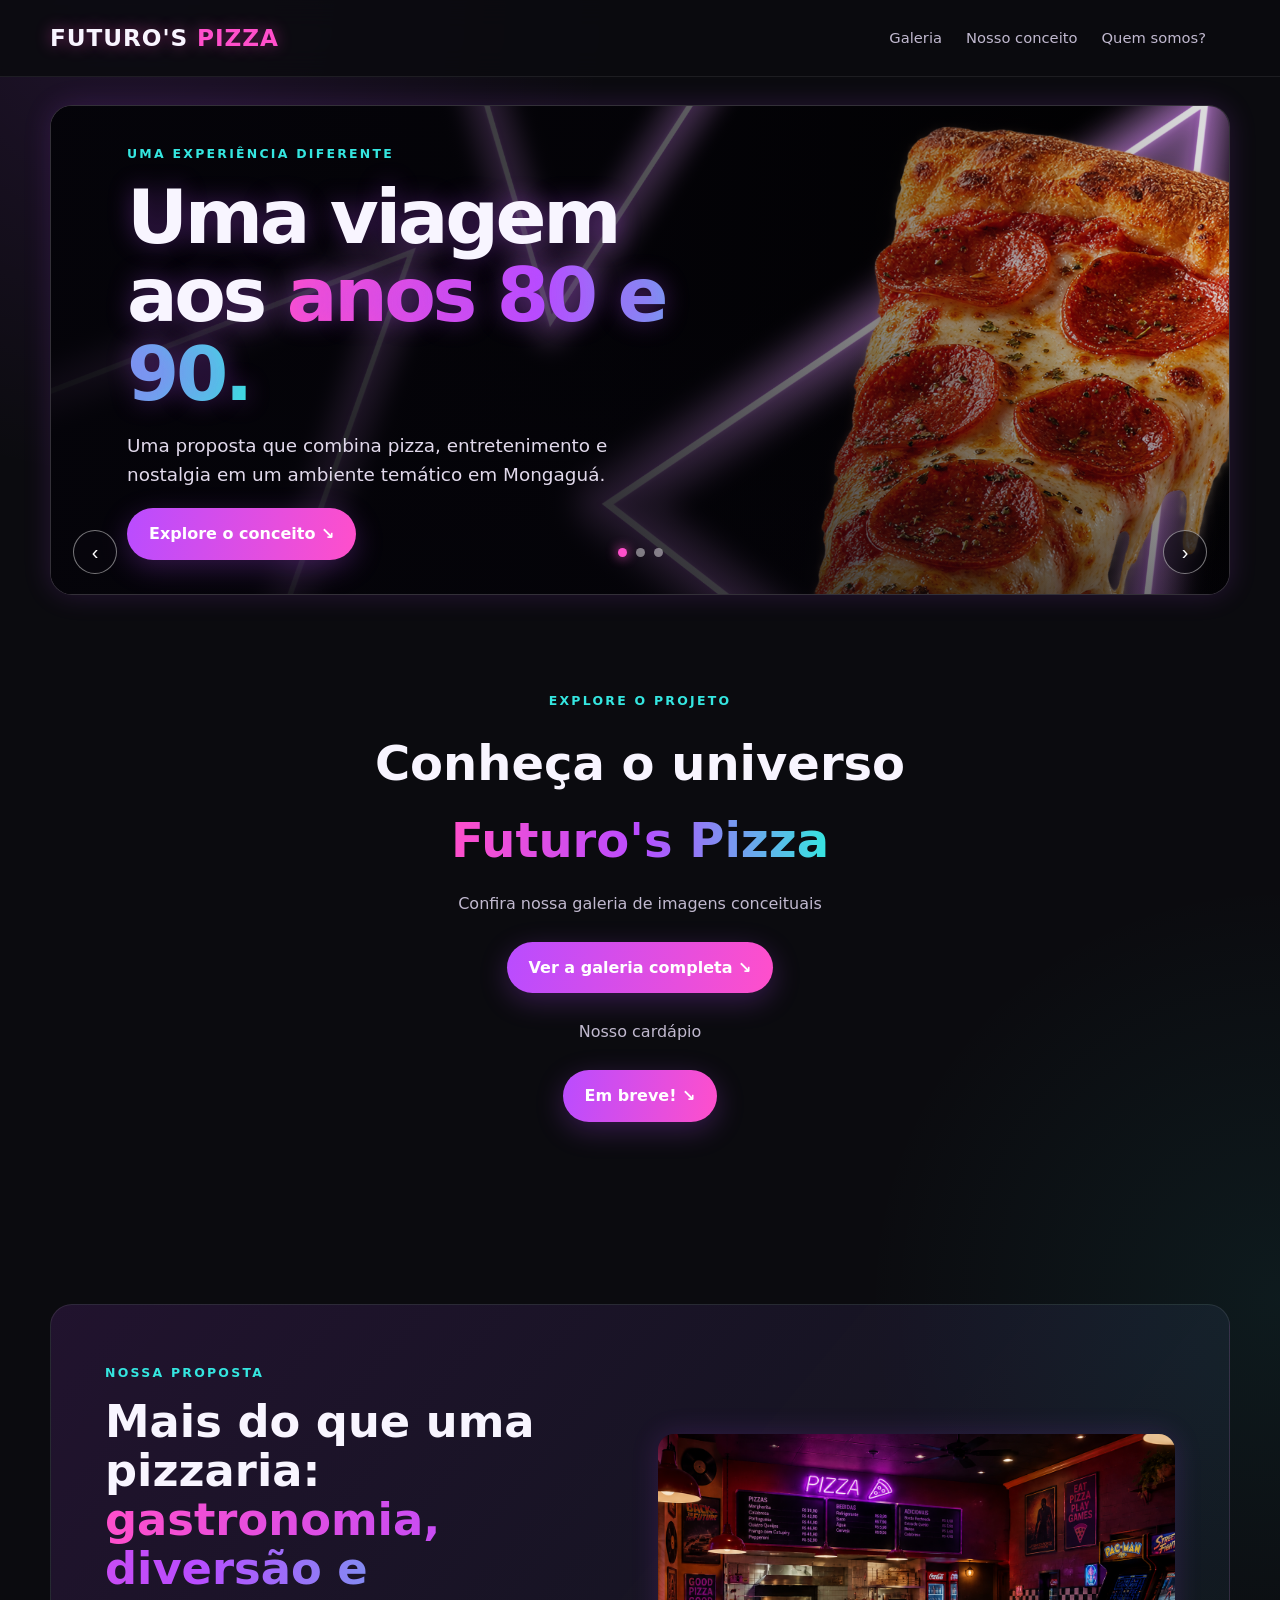
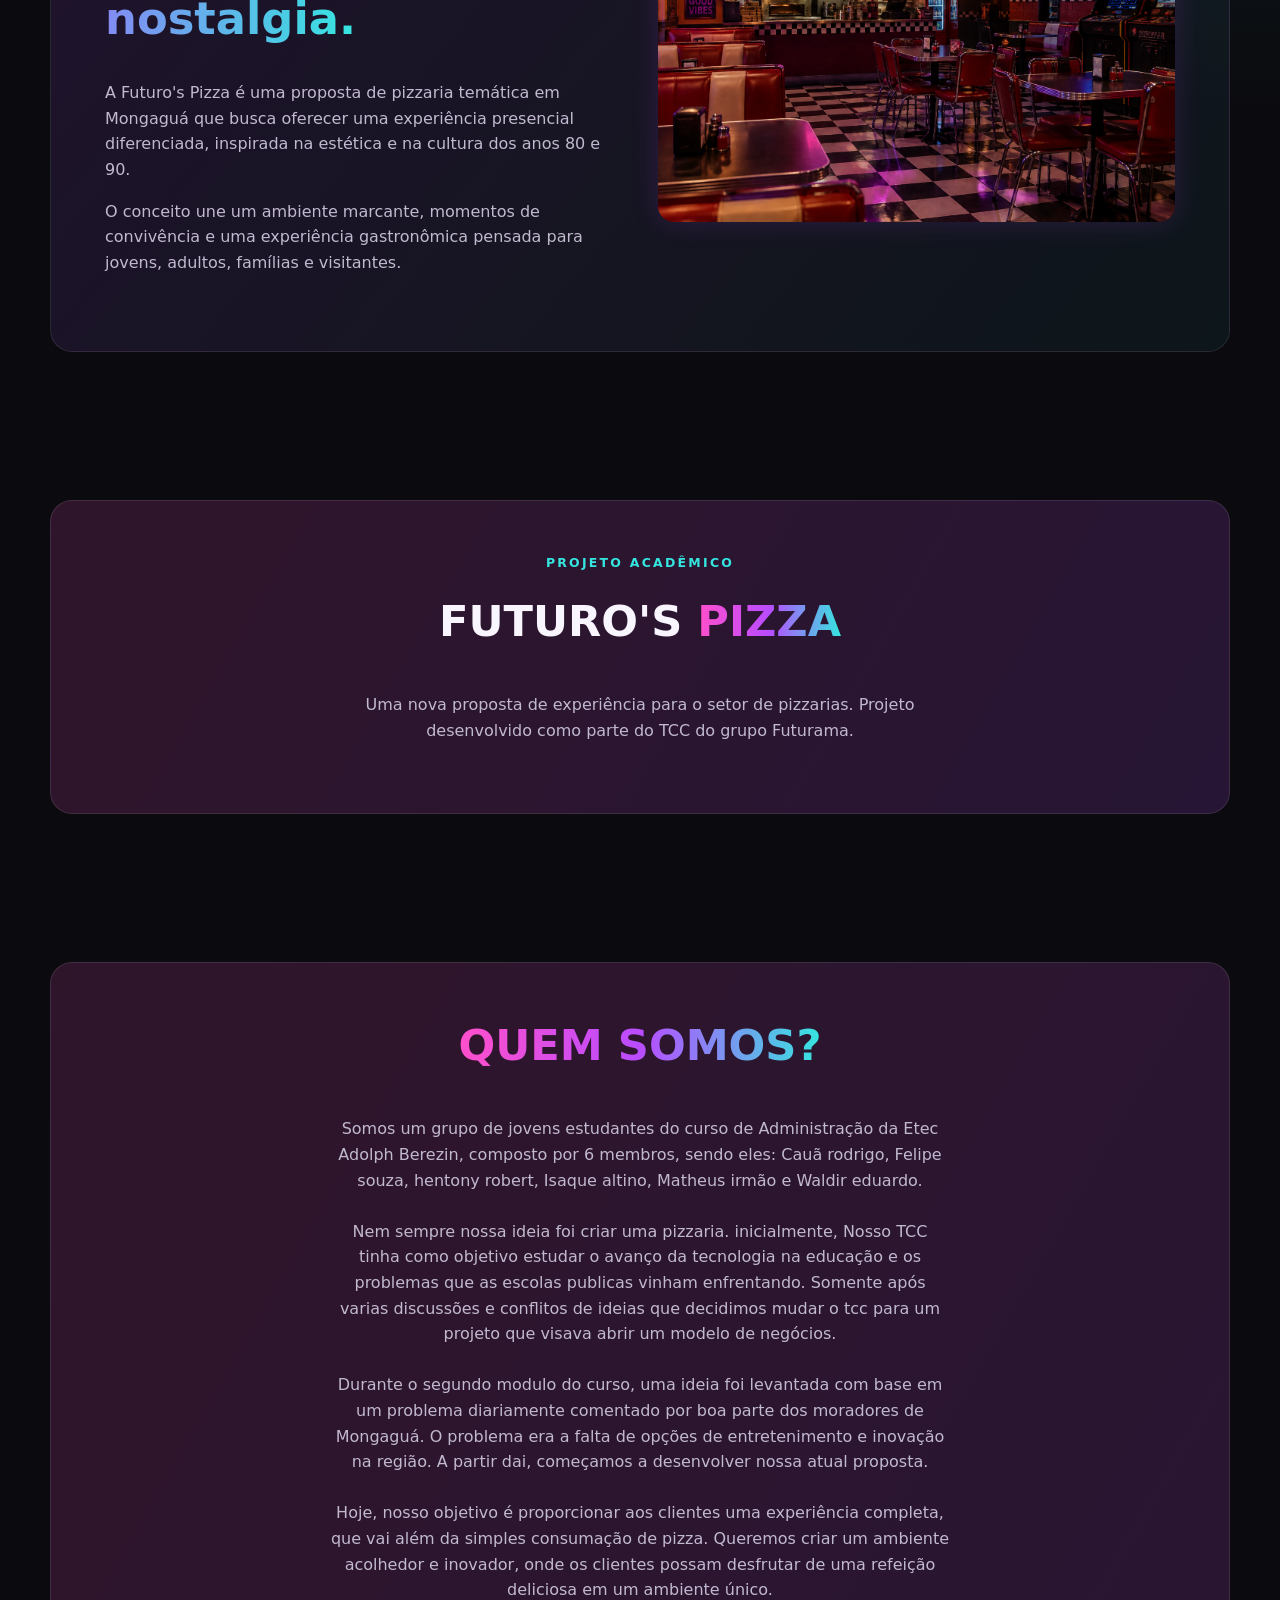
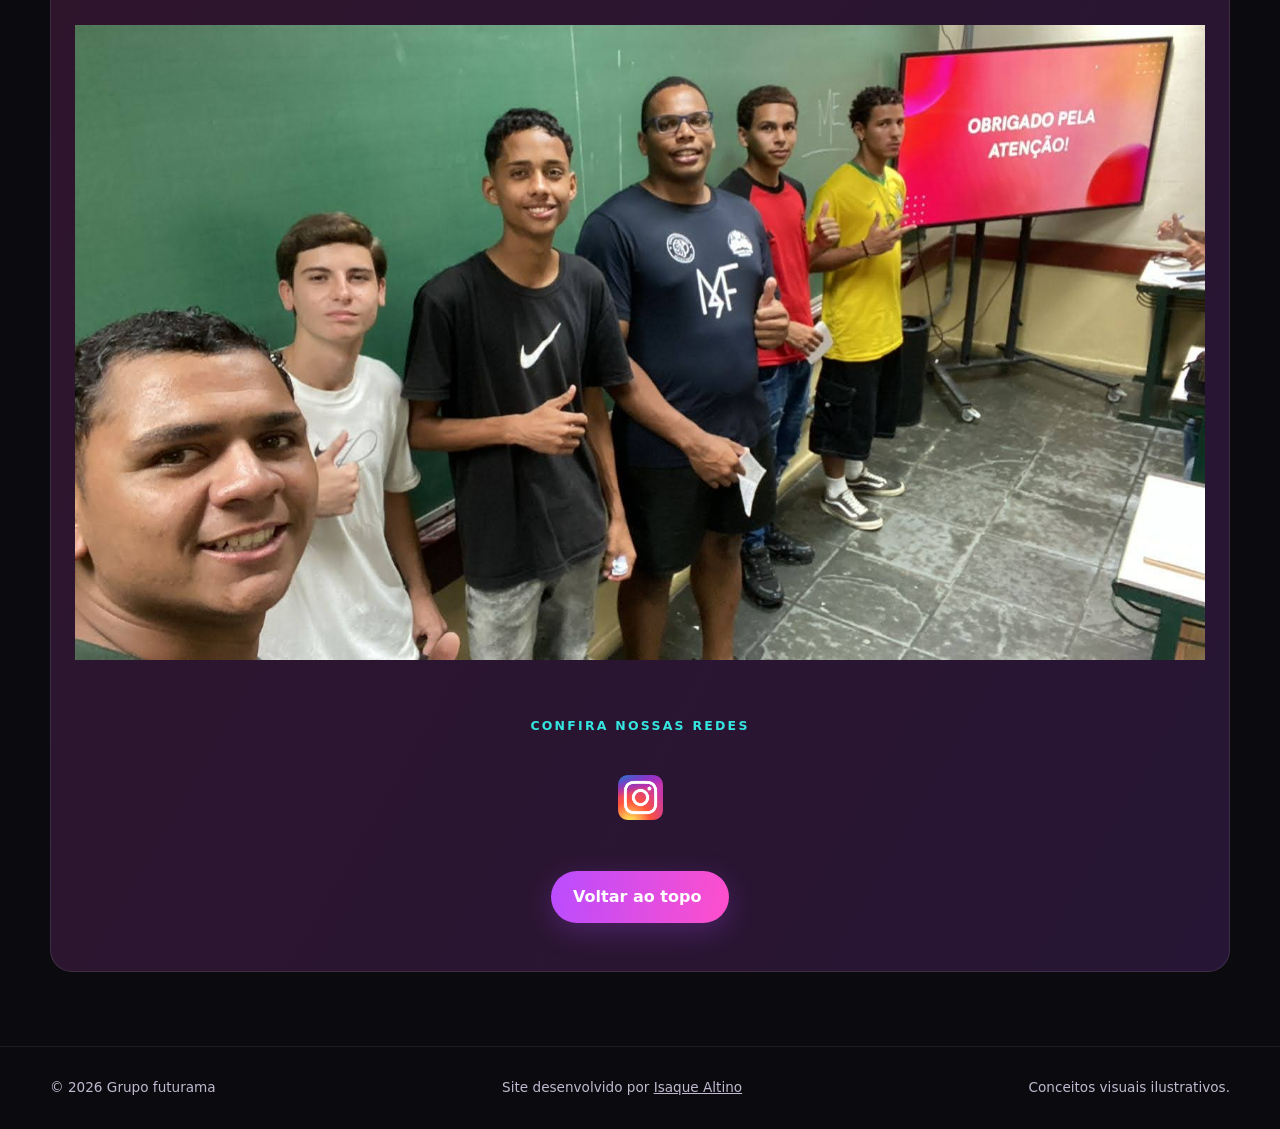
==== index.html @ b7c6688e "correção de caminhos 3 e adição de um icone provisório para o site" ====
<!DOCTYPE html>
<html lang="pt-BR">
<head>
  <meta charset="UTF-8">
  <link rel="stylesheet" href="style.css">
  <link rel="icon" type="image/x-icon" href="favicon.png">
  <meta name="viewport" content="width=device-width, initial-scale=1.0">
  <meta name="theme-color" content="#0b0b0f">
  <meta name="description" content="Conheça o conceito visual da Futuro's Pizza: pizza, nostalgia e diversão.">
  <title>Futuro's Pizza</title>

</head>
<body>


  <header class="site-header">
    <nav class="nav container" aria-label="Navegação principal">
      <a class="brand" href="#inicio">FUTURO'S <span>PIZZA</span></a>
      <div class="nav-links">
        <a href="#galeria">Galeria</a>
        <a href="#conceito">Nosso conceito</a>
        <a href="#sobre">Quem somos?</a><br>
      </div>
    </nav>
  </header>

  <!-- CARROSSEL. -->
  <main>
    <section class="hero container" id="inicio" aria-label="Destaques">
      <div class="carousel" id="carousel">
        <!-- SLIDE 1 -->
        <article class="slide is-active"
          style="--slide-image: url('./imgs/pizzasinicio.png')">
          <div class="slide-content">
            <span class="eyebrow">Uma experiência diferente</span>
            <h1>Uma viagem aos <span class="gradient-text">anos 80 e 90.</span></h1>
            <p>Uma proposta que combina pizza, entretenimento e nostalgia em um ambiente temático em Mongaguá.</p>
            <a class="button" href="#conceito">Explore o conceito <span aria-hidden="true">&nbsp;↘</span></a>
          </div>
        </article>

        <!-- SLIDE 2 -->
        <article class="slide"
          style="--slide-image: url('./imgs/familiainicio.png')">
          <div class="slide-content">
            <span class="eyebrow">Sabor em destaque</span>
            <h2>Pizza feita para <span class="gradient-text">compartilhar.</span></h2>
            <p>Sabores e momentos para reunir amigos e família ao redor da mesa.</p>
            <a class="button" href="./galeria/galeria.html">Ver a galeria <span aria-hidden="true">&nbsp;↘</span></a>
          </div>
        </article>

        <!-- SLIDE 3 -->
        <article class="slide"
          style="--slide-image: url('./imgs/pizzariainicio.jpeg')">
          <div class="slide-content">
            <span class="eyebrow">Diversão e nostalgia</span>
            <h2>Mais que pizza. <span class="gradient-text">Uma experiência.</span></h2>
            <p>Um espaço inspirado na cultura retrô, com uma proposta de lazer além da refeição.</p>
            <a class="button" href="#sobre">Origem da ideia <span aria-hidden="true">&nbsp;↘</span></a>
          </div>
        </article>

        <div class="carousel-controls">
          <button class="arrow" id="prev" type="button" aria-label="Slide anterior">‹</button>
          <div class="dots" id="dots" aria-label="Escolher slide">
            <button class="dot" type="button" aria-label="Ir para slide 1" aria-current="true"></button>
            <button class="dot" type="button" aria-label="Ir para slide 2" aria-current="false"></button>
            <button class="dot" type="button" aria-label="Ir para slide 3" aria-current="false"></button>
          </div>
          <button class="arrow" id="next" type="button" aria-label="Próximo slide">›</button>
        </div>
      </div>
    </section>


    <section id="galeria">
      <div class="container">
        <div class="section-heading">
          <span class="eyebrow">Explore o projeto</span>
          <h2>Conheça o universo <span class="gradient-text">Futuro's Pizza</span></h2>
          <p>Confira nossa galeria de imagens conceituais<br> <br></p>
          <a class="button" href="./galeria/galeria.html">Ver a galeria completa <span aria-hidden="true">&nbsp;↘</span></a>
          <br><br>
          <p>Nosso cardápio<br>
          <br></p>
          <a class="button" href="./cardapio/cardapio.html">Em breve! <span aria-hidden="true">&nbsp;↘</span></a>
        </div>

        
      </div>
    </section>

    <section id="conceito">
      <div class="container">
        <div class="concept">
          <div>
            <span class="eyebrow">Nossa proposta</span>
            <h2>Mais do que uma pizzaria: <span class="gradient-text">gastronomia, diversão e nostalgia.</span></h2>
            <p>A Futuro's Pizza é uma proposta de pizzaria temática em Mongaguá que busca oferecer uma experiência presencial diferenciada, inspirada na estética e na cultura dos anos 80 e 90.</p>
            <p>O conceito une um ambiente marcante, momentos de convivência e uma experiência gastronômica pensada para jovens, adultos, famílias e visitantes.</p>
            <div class="chips">
              <!--
              <span class="chip">🍕 Gastronomia</span>
              <span class="chip">🕹️ Entretenimento</span>
              <span class="chip">✨ Nostalgia</span>
              -->
            </div>
          </div>
          <div class="concept-image">
            <img src="./imgs/proposta.png" loading="lazy">
          </div>
        </div>
      </div>
    </section>

    <section id="projeto">
      <div class="container">
        <div class="cta">
          <span class="eyebrow">Projeto acadêmico</span>
          <h2>FUTURO'S <span class="gradient-text">PIZZA</span></h2>
          <p>Uma nova proposta de experiência para o setor de pizzarias. Projeto desenvolvido como parte do TCC do grupo Futurama.</p>
        </div>
      </div>
    </section>

    <section id="sobre">
      <div class="container">
        <div class="cta">
          <h2><span class="gradient-text">QUEM SOMOS?</span></h2>
          <p>Somos um grupo de jovens estudantes do curso de Administração da Etec Adolph Berezin, composto por 6 membros, sendo eles: Cauã rodrigo, Felipe souza, hentony robert, Isaque altino, Matheus irmão e Waldir eduardo.<br><br>
            Nem sempre nossa ideia foi criar uma pizzaria. inicialmente, Nosso TCC tinha como objetivo estudar o avanço da tecnologia na educação e os problemas que as escolas publicas vinham enfrentando. Somente após varias discussões e conflitos de ideias que decidimos mudar o tcc para um projeto que visava abrir um modelo de negócios.<br><br>
            Durante o segundo modulo do curso, uma ideia foi levantada com base em um problema diariamente comentado por boa parte dos moradores de Mongaguá. O problema era a falta de opções de entretenimento e inovação na região. A partir dai, começamos a desenvolver nossa atual proposta.<br><br>
            Hoje, nosso objetivo é proporcionar aos clientes uma experiência completa, que vai além da simples consumação de pizza. Queremos criar um ambiente acolhedor e inovador, onde os clientes possam desfrutar de uma refeição deliciosa em um ambiente único.</p>
          <img src="./imgs/futurama.jpeg" alt="Imagem grupo" loading="lazy"><br><br>
          <span class="eyebrow">Confira nossas redes</span><br><br>
          <div class="social-links">
            <a href="https://www.instagram.com/grupofuturama_etec/" target="_blank" rel="noopener noreferrer" aria-label="Instagram"><img src="./imgs/instagram.png" alt="Logo do Instagram"></a>
          </div><br><br>
          <a class="button" href="#inicio">Voltar ao topo<span aria-hidden="true">&nbsp;</span></a>
        </div>
      </div>
    </section>
  </main>

  <footer>
    <div class="container footer-inner">
      <span>© <span id="year"></span> Grupo futurama</span>
      <span>Site desenvolvido por <a href="https://instagram.com/isaquealtino_" target="_blank" rel="noopener noreferrer">Isaque Altino</a></span>
      <span>Conceitos visuais ilustrativos.</span>
    </div>
  </footer>

  <script>
    /* =========================================================
       CARROSSEL:
       - O intervalo controla a troca automática (em milissegundos).
       - Para desativar a troca automática, remova o setInterval no final.
       - Os botões e os indicadores continuam funcionando manualmente.
       ========================================================= */
    const slides = Array.from(document.querySelectorAll(".slide"));
    const dots = Array.from(document.querySelectorAll(".dot"));
    const previousButton = document.getElementById("prev");
    const nextButton = document.getElementById("next");
    let currentSlide = 0;
    let carouselTimer;

    function showSlide(index) {
      currentSlide = (index + slides.length) % slides.length;
      slides.forEach((slide, i) => slide.classList.toggle("is-active", i === currentSlide));
      dots.forEach((dot, i) => dot.setAttribute("aria-current", i === currentSlide ? "true" : "false"));
    }

    function restartTimer() {
      clearInterval(carouselTimer);
      carouselTimer = setInterval(() => showSlide(currentSlide + 1), 6000); // 6000 = 6 segundos
    }

    previousButton.addEventListener("click", () => { showSlide(currentSlide - 1); restartTimer(); });
    nextButton.addEventListener("click", () => { showSlide(currentSlide + 1); restartTimer(); });
    dots.forEach((dot, i) => dot.addEventListener("click", () => { showSlide(i); restartTimer(); }));

    // Atualiza automaticamente o ano no rodapé.
    document.getElementById("year").textContent = new Date().getFullYear();
    restartTimer();
  </script>
</body>
</html>
---- style.css ----
/* =========================================================
       FUTURO'S PIZZA — ESTILOS
       DICA: as cores principais ficam em :root. Troque os códigos
       hexadecimais para personalizar a identidade visual do site.
       ========================================================= */
    :root {
      --bg: #0b0b0f;
      --panel: #14131b;
      --panel-2: #1d1928;
      --text: #f8f5ff;
      --muted: #c1b9cf;
      --purple: #b94cff;
      --pink: #ff4fcb;
      --cyan: #35e6e0;
      --max-width: 1180px;
      --radius: 22px;
      --shadow: 0 0 28px rgba(185, 76, 255, .16);
    }

    * { box-sizing: border-box; }
    html { scroll-behavior: smooth; }
    body {
      margin: 0;
      background:
        radial-gradient(circle at 10% 0%, rgba(185,76,255,.12), transparent 30rem),
        radial-gradient(circle at 100% 30%, rgba(53,230,224,.07), transparent 26rem),
        var(--bg);
      color: var(--text);
      font-family: system-ui, -apple-system, BlinkMacSystemFont, "Segoe UI", sans-serif;
      line-height: 1.6;
    }
    img { display: block; width: 100%; }
    a { color: inherit; }
    .container { width: min(var(--max-width), calc(100% - 40px)); margin-inline: auto; }

    /* Cabeçalho fixo e navegação adaptável */
    .site-header {
      position: sticky; top: 0; z-index: 20;
      background: rgba(11,11,15,.88);
      backdrop-filter: blur(14px);
      border-bottom: 1px solid rgba(255,255,255,.08);
    }
    .nav {
      min-height: 76px; display: flex; align-items: center;
      justify-content: space-between; gap: 24px;
    }
    .brand {
      text-decoration: none; font-weight: 900; letter-spacing: .04em;
      font-size: clamp(1.05rem, 2.4vw, 1.45rem);
      text-shadow: 0 0 16px rgba(255,79,203,.45);
    }
    .brand span { color: var(--pink); }
    .nav-links { display: flex; gap: 24px; align-items: center; }
    .nav-links a {
      color: var(--muted); text-decoration: none; font-size: .92rem;
      transition: color .2s ease;
    }
    .nav-links a:hover { color: var(--cyan); }

    /* CARROSSEL DO TOPO:
       Para trocar uma foto, altere o atributo data-image de cada .slide
       no HTML. O texto e o botão também podem ser editados ali. */
    .hero { padding: 28px 0 18px; }
    .carousel {
      position: relative; overflow: hidden; isolation: isolate;
      border: 1px solid rgba(255,255,255,.12);
      border-radius: var(--radius); min-height: 490px;
      background: #17131d; box-shadow: var(--shadow);
    }
    .slide {
      position: absolute; inset: 0; opacity: 0; visibility: hidden;
      transition: opacity .65s ease, visibility .65s ease;
      display: flex; align-items: center;
    }
    .slide.is-active { opacity: 1; visibility: visible; }
    .slide::before {
      content: ""; position: absolute; inset: 0; z-index: -1;
      background-image: var(--slide-image);
      background-size: cover; background-position: center;
      transform: scale(1.02);
    }
    .slide::after {
      content: ""; position: absolute; inset: 0; z-index: -1;
      background: linear-gradient(90deg, rgba(5,4,10,.94) 0%, rgba(5,4,10,.72) 48%, rgba(5,4,10,.12) 100%),
                  linear-gradient(0deg, rgba(5,4,10,.45), transparent 60%);
    }
    .slide-content { width: min(700px, 100%); padding: clamp(28px, 6vw, 76px); }
    .eyebrow {
      display: inline-block; color: var(--cyan); text-transform: uppercase;
      font-size: .78rem; font-weight: 800; letter-spacing: .18em;
      margin-bottom: 14px;
    }
    h1, h2, h3, p { margin-top: 0; }
    .slide h1, .slide h2 {
      margin-bottom: 18px; font-size: clamp(2.25rem, 6vw, 4.7rem);
      line-height: 1.04; letter-spacing: -.045em;
      text-shadow: 0 0 24px rgba(185,76,255,.35);
    }
    .slide p { color: #e1d9eb; font-size: clamp(1rem, 1.7vw, 1.15rem); max-width: 560px; }
    .button {
      display: inline-flex; align-items: center; justify-content: center;
      padding: 13px 22px; border-radius: 999px; text-decoration: none;
      font-weight: 800; background: linear-gradient(100deg, var(--purple), var(--pink));
      color: #fff; box-shadow: 0 8px 28px rgba(185,76,255,.25);
      border: 0; cursor: pointer; transition: transform .2s ease, filter .2s ease;
    }
    .button:hover { transform: translateY(-2px); filter: brightness(1.1); }
    .carousel-controls {
      position: absolute; z-index: 5; left: 0; right: 0; bottom: 20px;
      display: flex; justify-content: space-between; align-items: center;
      padding: 0 22px;
    }
    .arrow {
      width: 44px; height: 44px; border-radius: 50%;
      border: 1px solid rgba(255,255,255,.45); color: white;
      background: rgba(10,8,16,.55); cursor: pointer; font-size: 1.25rem;
    }
    .dots { display: flex; gap: 9px; }
    .dot {
      width: 9px; height: 9px; padding: 0; border: 0; border-radius: 50%;
      background: rgba(255,255,255,.45); cursor: pointer;
    }
    .dot[aria-current="true"] { background: var(--pink); box-shadow: 0 0 12px var(--pink); }

    /* Seções e cartões da galeria */
    section { padding: 74px 0; }
    .section-heading { max-width: 720px; margin: 0 auto 34px; text-align: center; }
    .section-heading h2 { font-size: clamp(1.8rem, 4vw, 3rem); margin-bottom: 12px; }
    .section-heading p { color: var(--muted); margin-bottom: 0; }
    .gradient-text {
      background: linear-gradient(90deg, var(--pink), var(--purple), var(--cyan));
      -webkit-background-clip: text; background-clip: text; color: transparent;
    }
    .gallery {
      display: grid; grid-template-columns: repeat(4, minmax(0, 1fr)); gap: 18px;
    }
    .card {
      overflow: hidden; border-radius: 18px; background: var(--panel);
      border: 1px solid rgba(255,255,255,.09); transition: transform .25s ease, border-color .25s ease;
    }
    .card:hover { transform: translateY(-5px); border-color: rgba(185,76,255,.6); }
    .card img { aspect-ratio: 4 / 3; object-fit: cover; }
    .card-body { padding: 18px; }
    .card h3 { margin-bottom: 6px; font-size: 1.12rem; }
    .card p { color: var(--muted); font-size: .92rem; margin-bottom: 0; }

    .concept {
      display: grid; grid-template-columns: 1fr 1fr; gap: 36px; align-items: center;
      background: linear-gradient(130deg, rgba(185,76,255,.13), rgba(53,230,224,.05));
      border: 1px solid rgba(255,255,255,.09); border-radius: var(--radius);
      padding: clamp(24px, 5vw, 54px);
    }
    .concept h2 { font-size: clamp(1.8rem, 4vw, 2.8rem); line-height: 1.1; }
    .concept p { color: var(--muted); }
    .concept-image { border-radius: 16px; overflow: hidden; box-shadow: var(--shadow); }
    .concept-image img { aspect-ratio: 4 / 3; object-fit: cover; }
    .chips { display: flex; flex-wrap: wrap; gap: 10px; margin-top: 22px; }
    .chip {
      border: 1px solid rgba(255,255,255,.18); background: rgba(255,255,255,.04);
      color: #eee3ff; border-radius: 999px; padding: 8px 13px; font-size: .85rem;
    }

    .cta {
      text-align: center; border-radius: var(--radius); padding: 48px 24px;
      background: linear-gradient(120deg, rgba(255,79,203,.15), rgba(185,76,255,.16));
      border: 1px solid rgba(255,255,255,.1);
    }
    .cta h2 { font-size: clamp(1.7rem, 4vw, 2.7rem); }
    .cta p { color: var(--muted); max-width: 620px; margin: 0 auto 22px; }

    footer { padding: 30px 0; border-top: 1px solid rgba(255,255,255,.08); color: var(--muted); font-size: .85rem; }
    .footer-inner { display: flex; justify-content: space-between; gap: 16px; flex-wrap: wrap; }

    .social-links{
        height: 45px;
        width: 45px;
        text-align: center;
        margin: auto;
    }
    
    /* RESPONSIVIDADE: ajustes para tablets e celulares */
    @media (max-width: 900px) {
      .gallery { grid-template-columns: repeat(2, minmax(0, 1fr)); }
      .carousel { min-height: 440px; }
      .concept { grid-template-columns: 1fr; }
      .concept-image { order: -1; }
    }
    @media (max-width: 600px) {
      .container { width: min(100% - 28px, var(--max-width)); }
      .nav { min-height: 66px; }
      .nav-links { gap: 12px; }
      .nav-links a { font-size: .78rem; }
      .nav-links a:nth-child(2) { display: none; }
      .hero { padding-top: 14px; }
      .carousel { min-height: 490px; border-radius: 16px; }
      .slide::after {
        background: linear-gradient(0deg, rgba(5,4,10,.94) 0%, rgba(5,4,10,.65) 65%, rgba(5,4,10,.25) 100%);
      }
      .slide { align-items: flex-end; }
      .slide-content { padding: 28px 22px 86px; }
      .slide h1, .slide h2 { font-size: clamp(2.1rem, 10vw, 3.3rem); }
      .carousel-controls { bottom: 15px; padding: 0 14px; }
      .arrow { width: 39px; height: 39px; }
      section { padding: 52px 0; }
      .gallery { gap: 12px; }
      .card-body { padding: 13px; }
      .card h3 { font-size: 1rem; }
      .card p { font-size: .83rem; }
      .concept { padding: 20px; gap: 22px; }
    }
    @media (prefers-reduced-motion: reduce) {
      *, *::before, *::after { scroll-behavior: auto !important; transition-duration: .01ms !important; }
    }
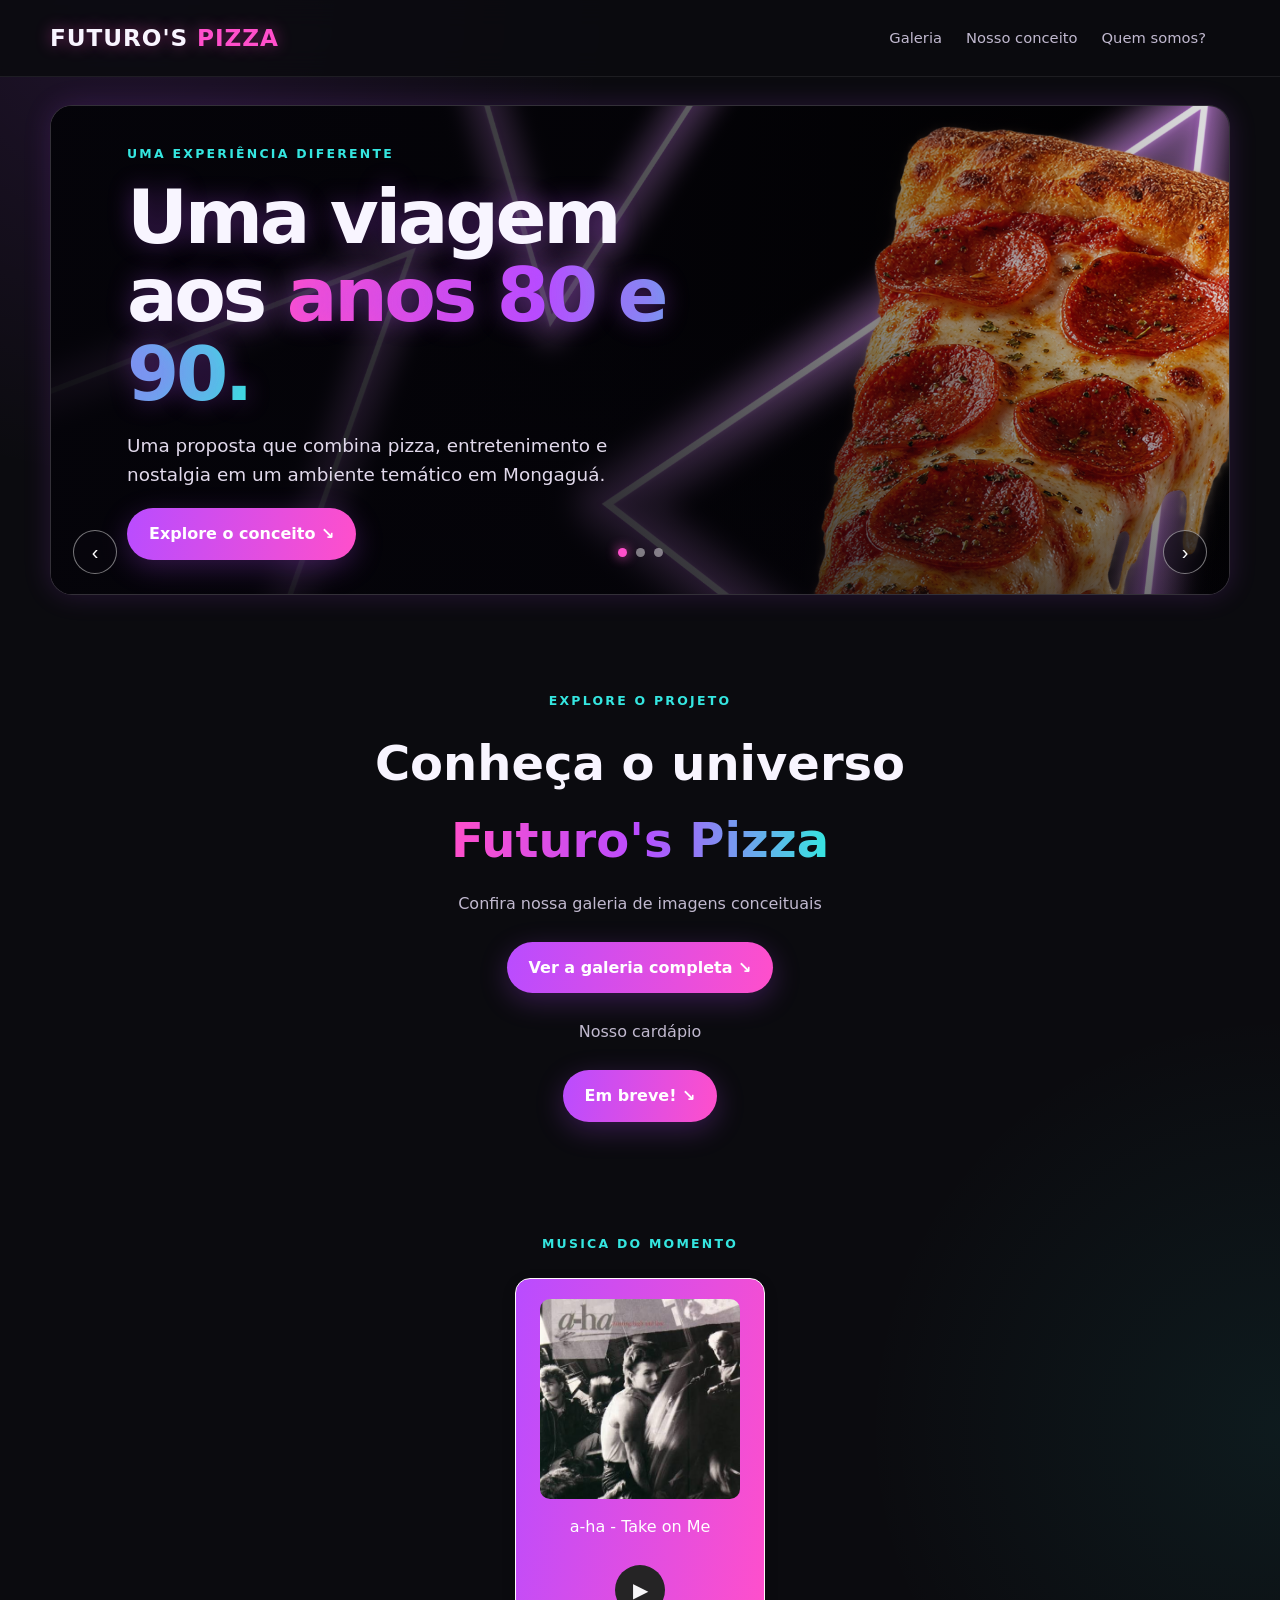
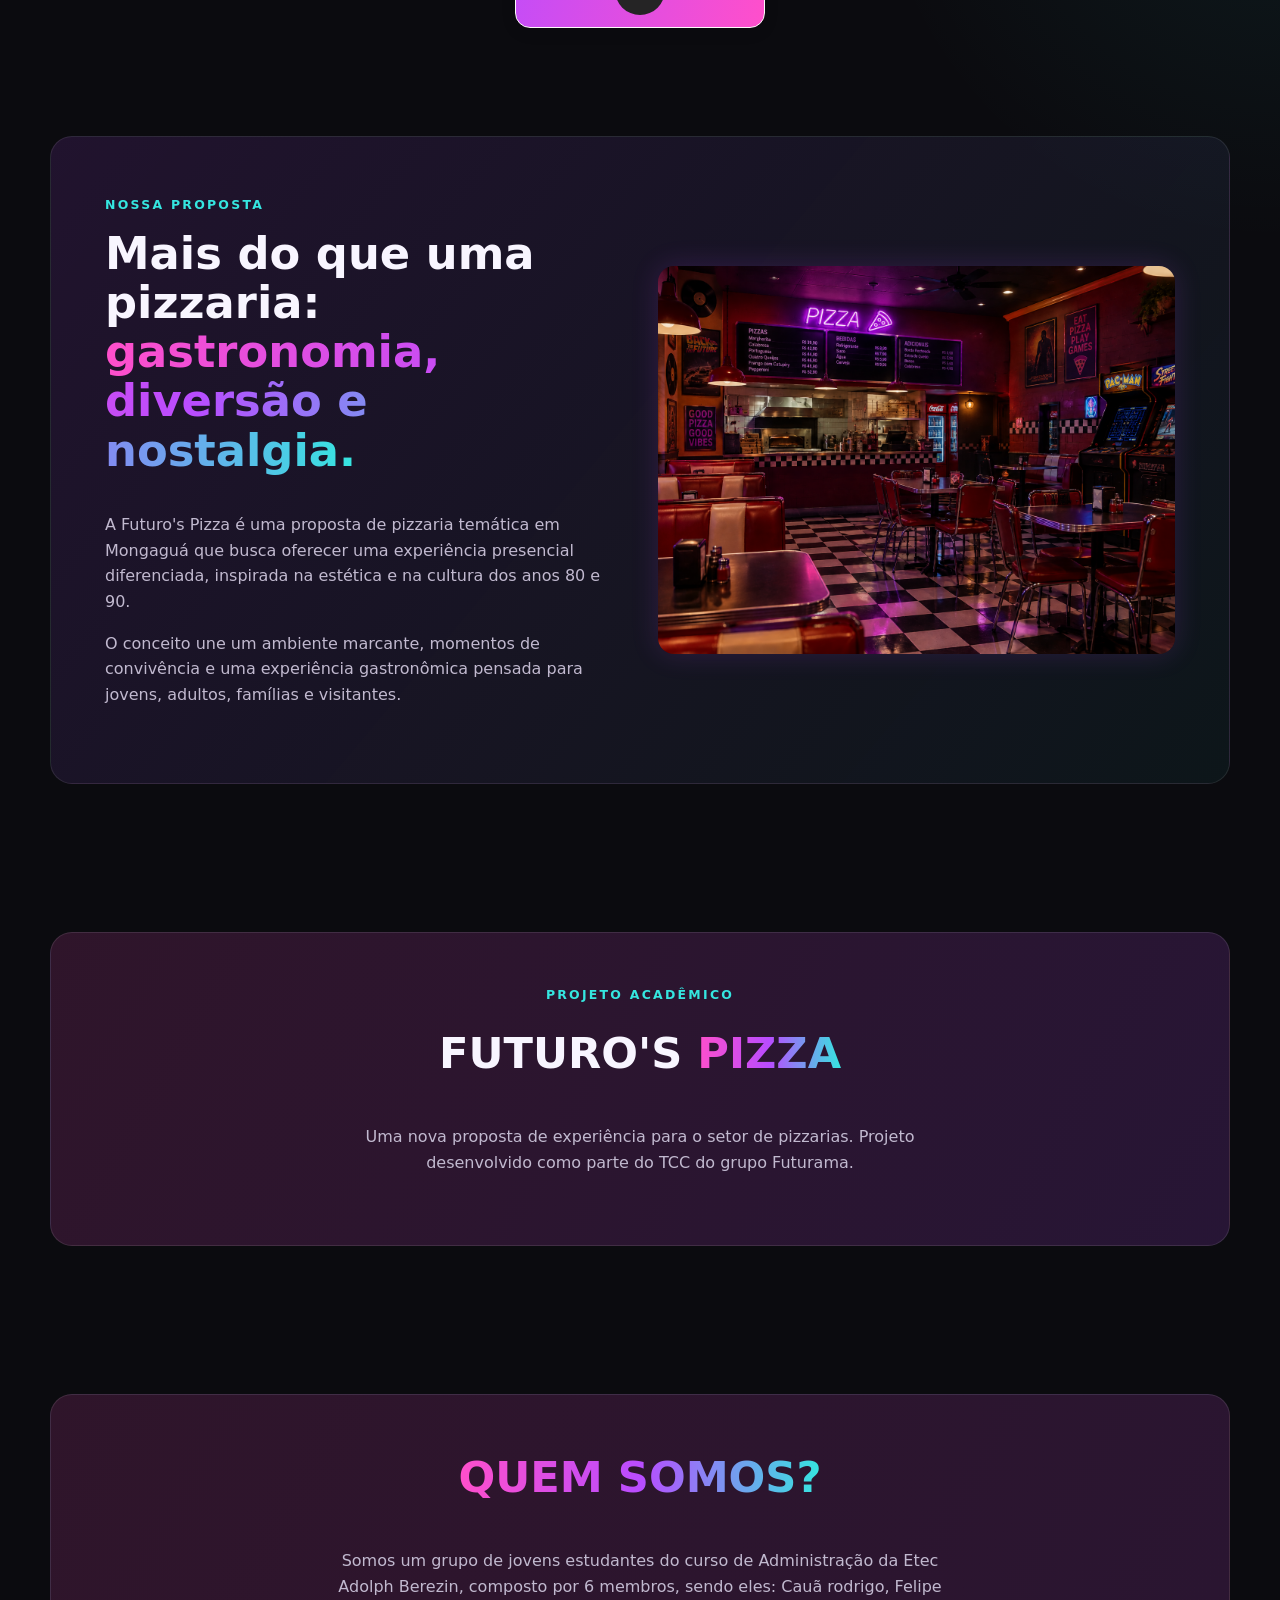
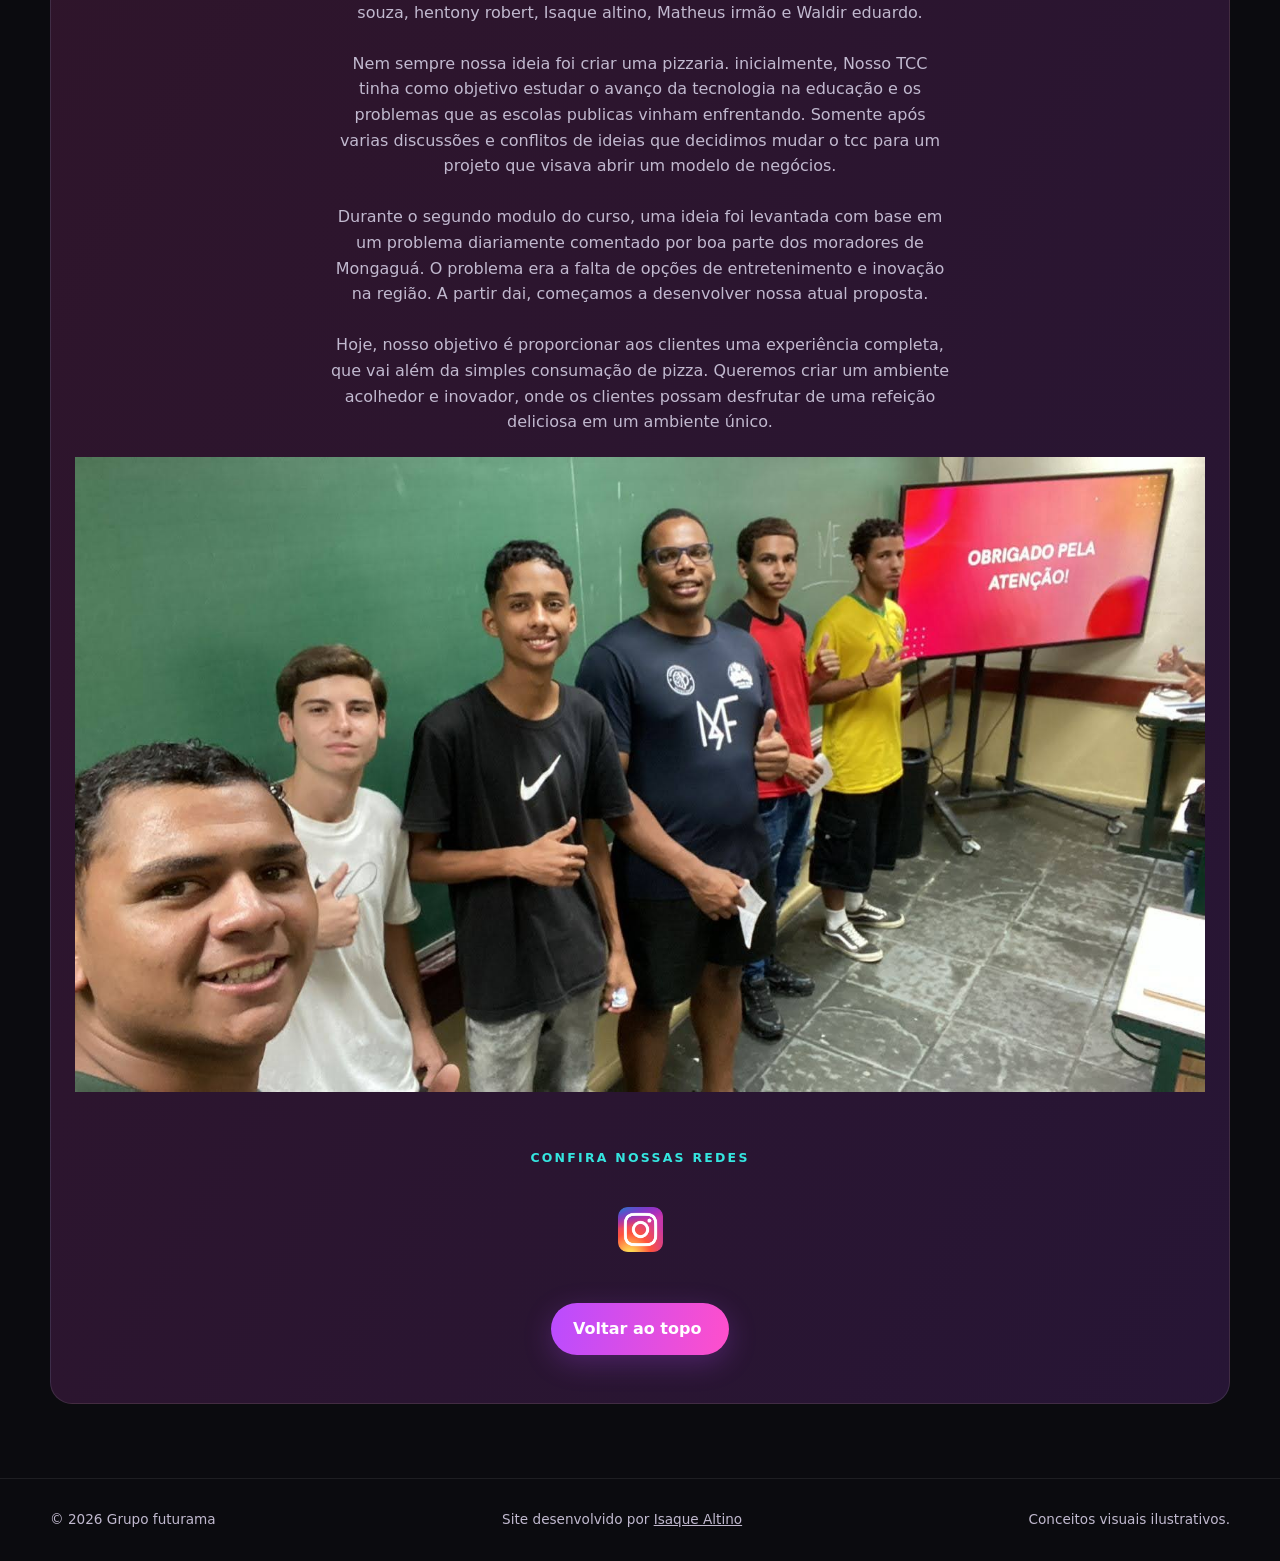
==== commit 9bcc5efb: "um player de musica e correção no footer da galeria" ====
--- a/index.html
+++ b/index.html
@@ -11,6 +11,8 @@
 
 </head>
 <body>
+
+
 
 
   <header class="site-header">
@@ -91,6 +93,18 @@
       </div>
     </section>
 
+
+    <!-- player de musica -->
+  <div class="section-heading">
+    <p><span class="eyebrow">Musica do momento</span></p>
+    <div class="player">
+      <img src="./music/capas/a-ha - take on me.jfif" class="capa">
+      <audio id="musica" src="./music/a-ha - take on me.mp4"></audio>
+      <p style="color: white;">a-ha - Take on Me<br><br></p>
+      <button id="botao" class="play">▶</button>
+    </div>
+  </div>
+
     <section id="conceito">
       <div class="container">
         <div class="concept">
@@ -151,38 +165,7 @@
     </div>
   </footer>
 
-  <script>
-    /* =========================================================
-       CARROSSEL:
-       - O intervalo controla a troca automática (em milissegundos).
-       - Para desativar a troca automática, remova o setInterval no final.
-       - Os botões e os indicadores continuam funcionando manualmente.
-       ========================================================= */
-    const slides = Array.from(document.querySelectorAll(".slide"));
-    const dots = Array.from(document.querySelectorAll(".dot"));
-    const previousButton = document.getElementById("prev");
-    const nextButton = document.getElementById("next");
-    let currentSlide = 0;
-    let carouselTimer;
+  <script src="script.js"></script>
 
-    function showSlide(index) {
-      currentSlide = (index + slides.length) % slides.length;
-      slides.forEach((slide, i) => slide.classList.toggle("is-active", i === currentSlide));
-      dots.forEach((dot, i) => dot.setAttribute("aria-current", i === currentSlide ? "true" : "false"));
-    }
-
-    function restartTimer() {
-      clearInterval(carouselTimer);
-      carouselTimer = setInterval(() => showSlide(currentSlide + 1), 6000); // 6000 = 6 segundos
-    }
-
-    previousButton.addEventListener("click", () => { showSlide(currentSlide - 1); restartTimer(); });
-    nextButton.addEventListener("click", () => { showSlide(currentSlide + 1); restartTimer(); });
-    dots.forEach((dot, i) => dot.addEventListener("click", () => { showSlide(i); restartTimer(); }));
-
-    // Atualiza automaticamente o ano no rodapé.
-    document.getElementById("year").textContent = new Date().getFullYear();
-    restartTimer();
-  </script>
 </body>
 </html>
--- a/style.css
+++ b/style.css
@@ -210,4 +210,48 @@
     }
     @media (prefers-reduced-motion: reduce) {
       *, *::before, *::after { scroll-behavior: auto !important; transition-duration: .01ms !important; }
-    }+    }
+
+    /* Caixa do player (você pode colocar onde quiser no seu site) */
+.player {
+  text-align: center;
+  background: linear-gradient(100deg, var(--purple), var(--pink));
+  padding: 20px;
+  border-radius: 15px;
+  box-shadow: 0 4px 15px rgba(0,0,0,0.1);
+  text-align: center;
+  height: 350px; /* Define uma altura fixa para não espalhar */
+  width: 250px; /* Define uma largura fixa para não espalhar */
+  margin: 10px auto; /* Centraliza o bloco se estiver sozinho */
+  border: rgb(252, 249, 249)  1px solid;
+}
+
+/* Foto da capa */
+.capa {
+  width: 200px;
+  height: 200px;
+  border-radius: 10px;
+  display: block;
+  margin: 0 auto 15px auto; /* Centraliza horizontalmente e mantém o espaço embaixo */
+  object-fit: cover; /* Garante que a foto não fique distorcida */
+}
+
+/* Botão redondo */
+#botao {
+  width: 50px;
+  height: 50px;
+  border-radius: 50%;
+  border: none;
+  background: #252425;
+  color: rgb(247, 246, 248);
+  font-size: 20px;
+  cursor: pointer;
+  display: inline-flex;
+  align-items: center;
+  justify-content: center;
+}
+
+/* Efeito ao passar o mouse no botão */
+#botao:hover {
+  background: #707070;
+}
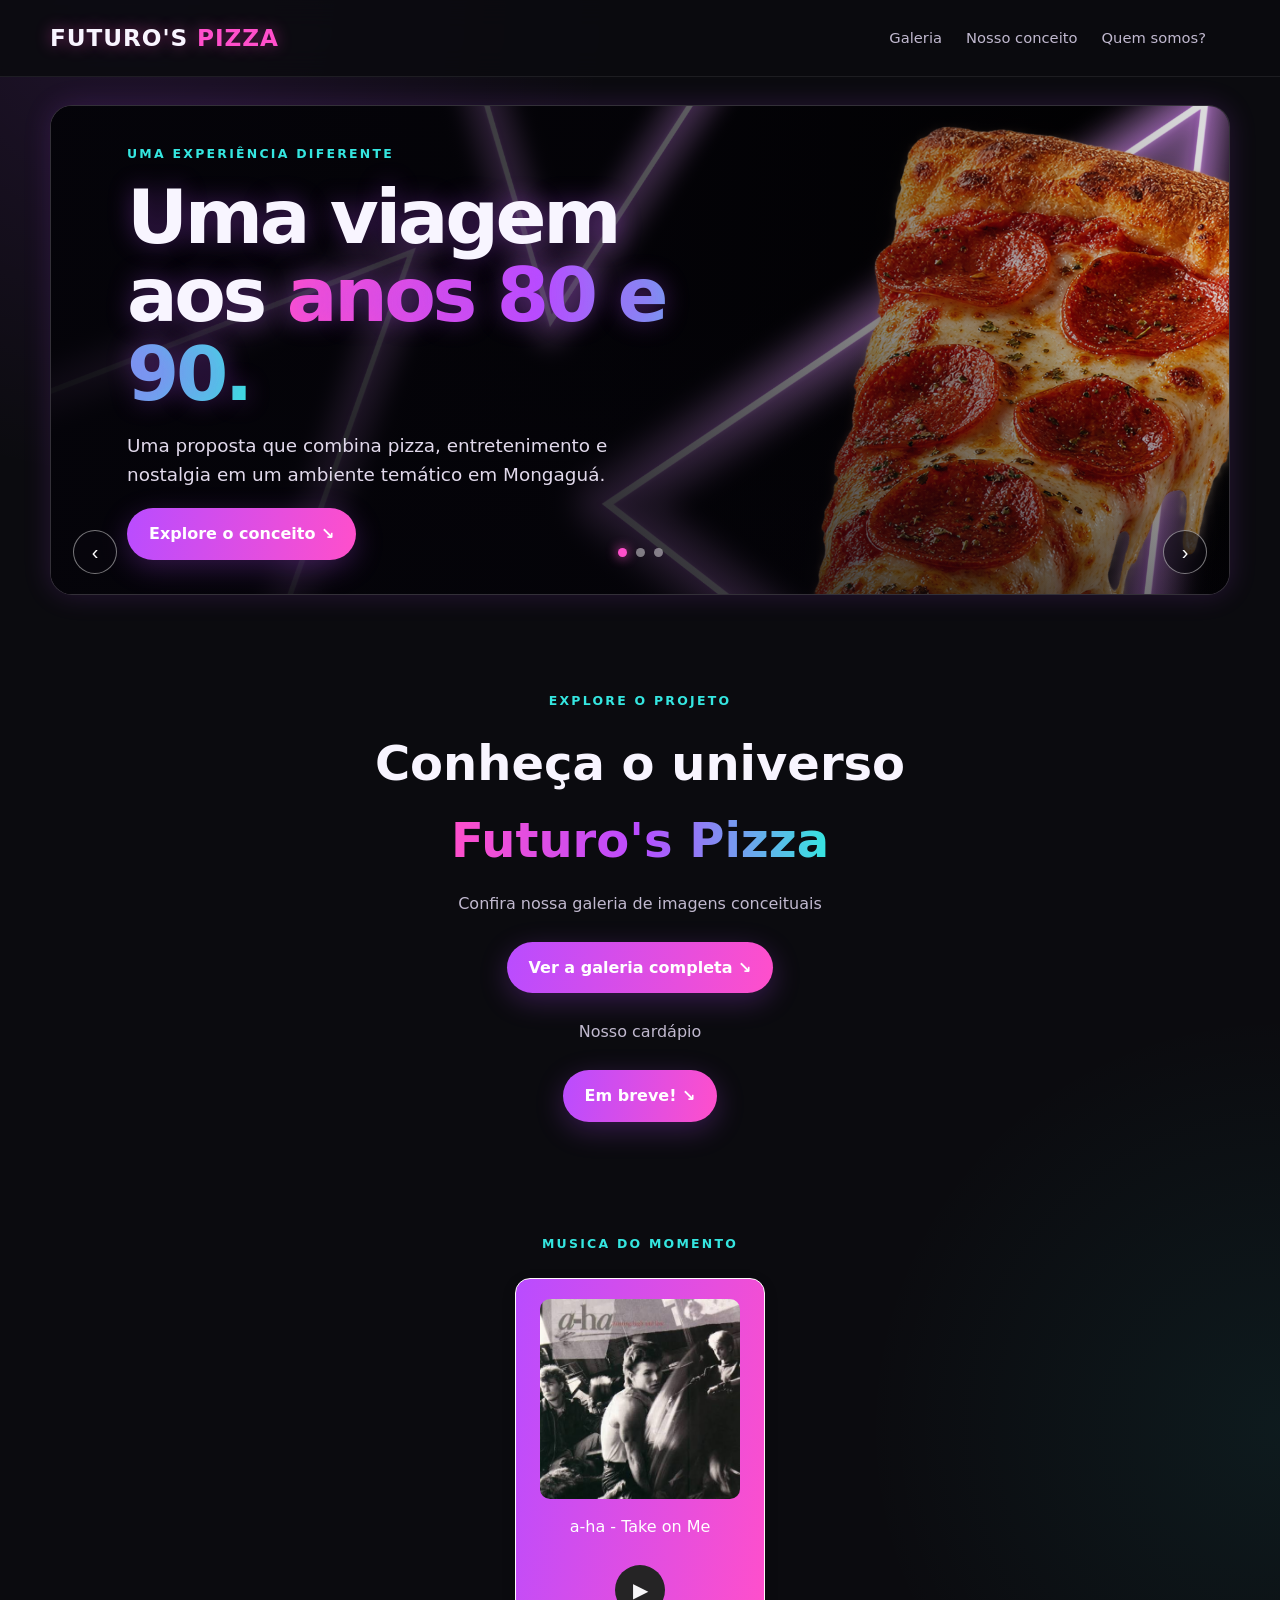
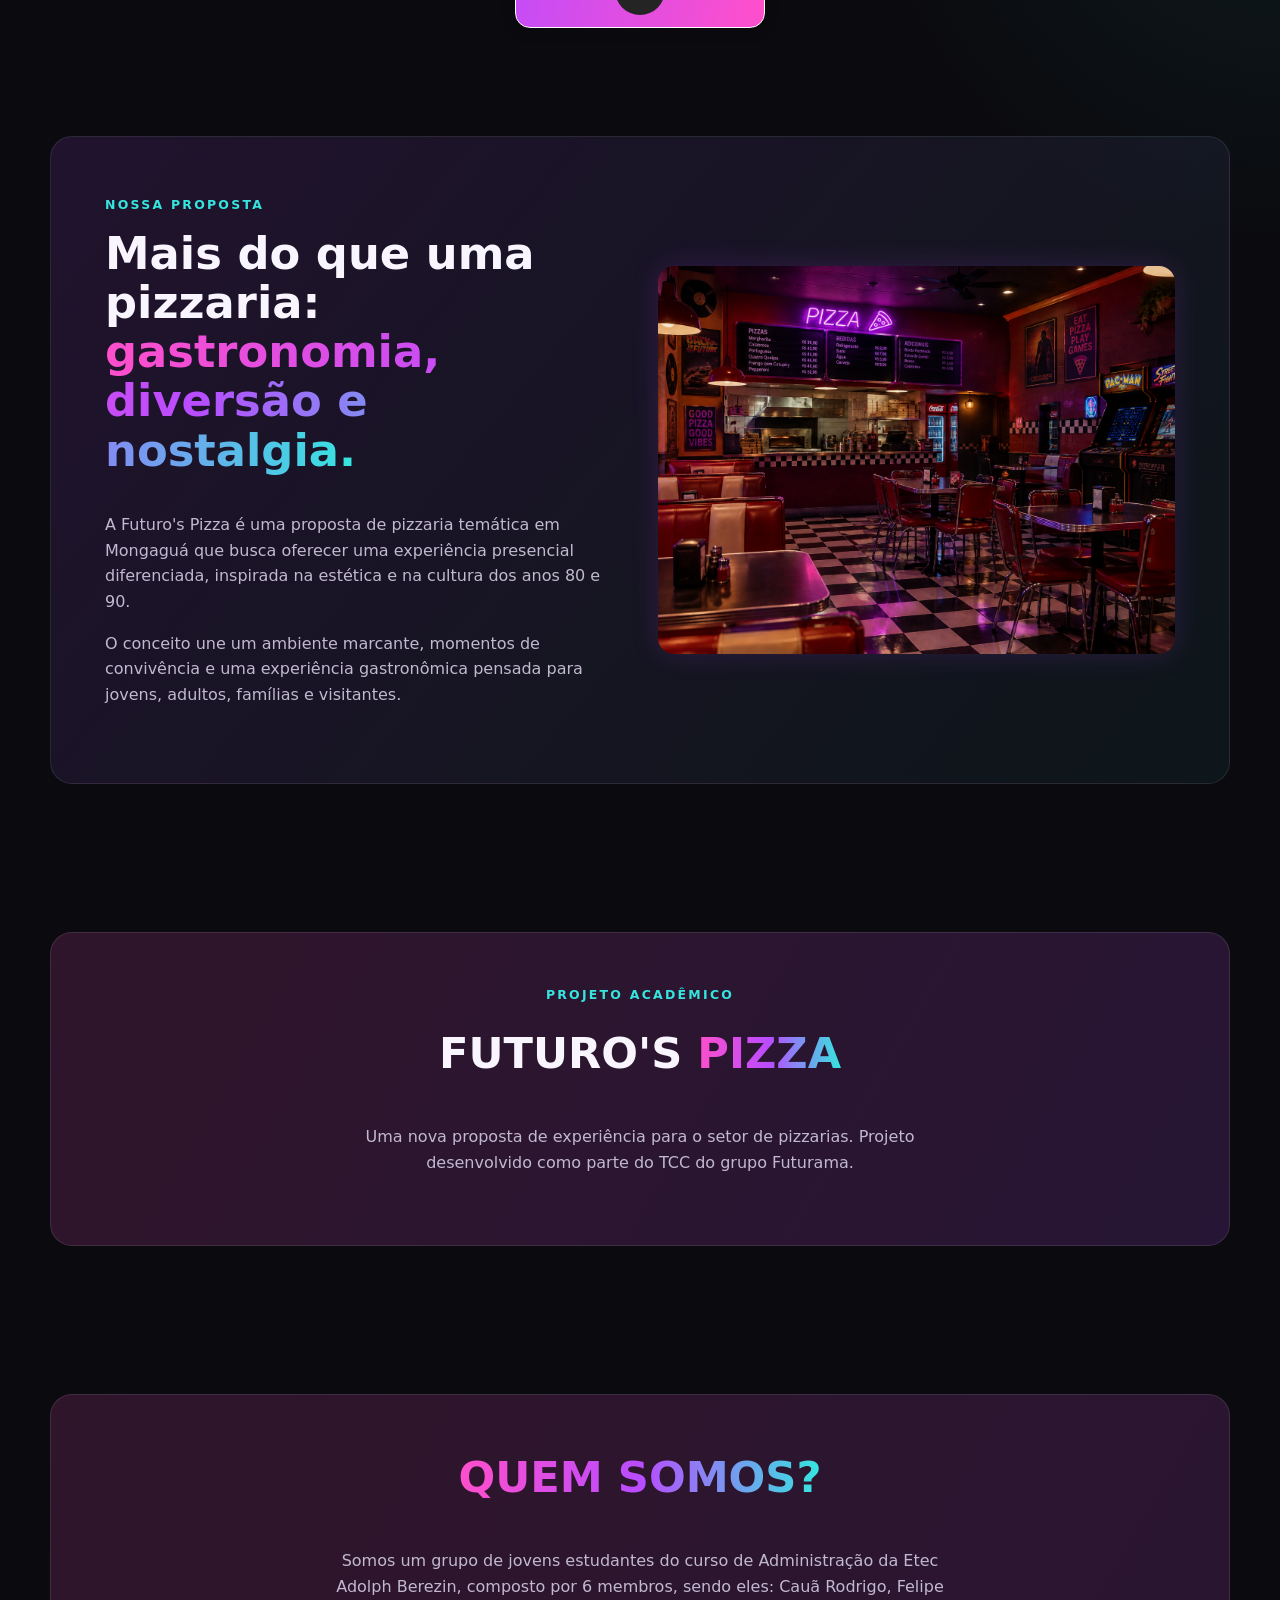
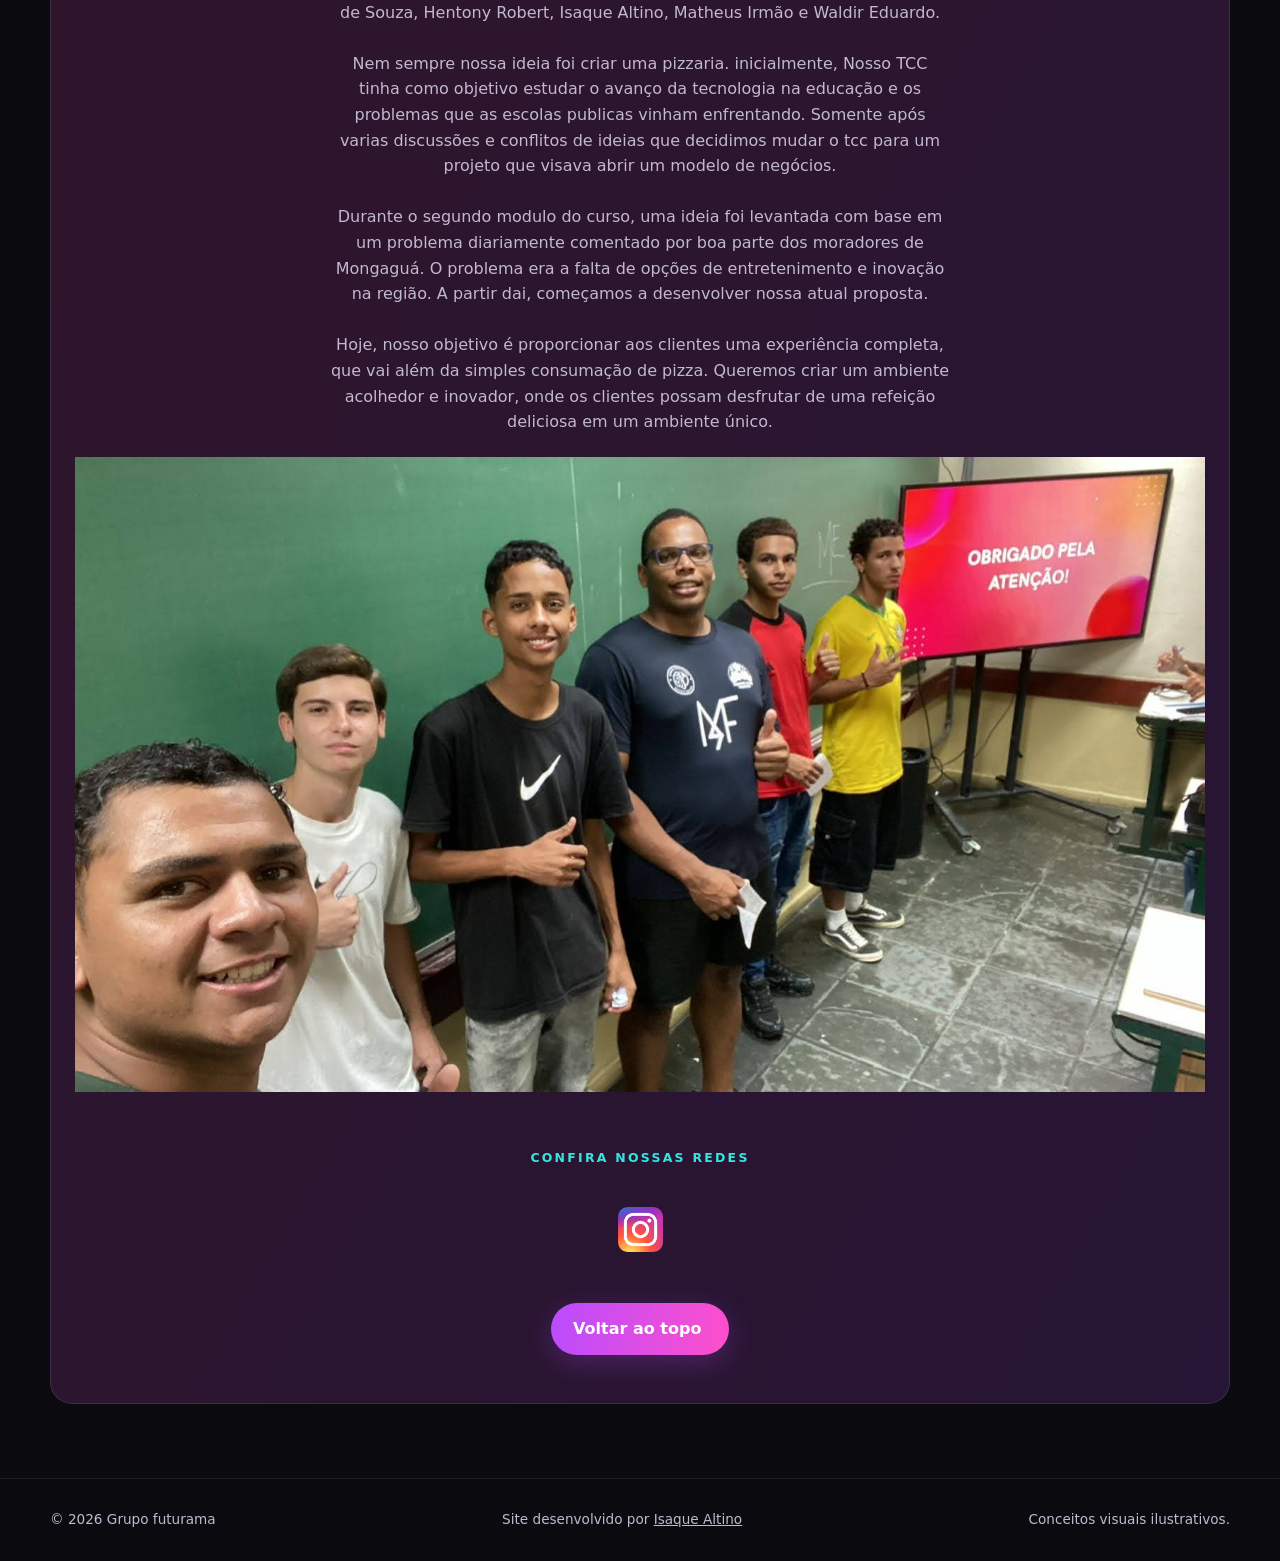
==== commit b93d44fe: "Nova imagem na galeria e no carrossel" ====
--- a/index.html
+++ b/index.html
@@ -54,7 +54,7 @@
 
         <!-- SLIDE 3 -->
         <article class="slide"
-          style="--slide-image: url('./imgs/pizzariainicio.jpeg')">
+          style="--slide-image: url('./imgs/ladofora.jpeg')">
           <div class="slide-content">
             <span class="eyebrow">Diversão e nostalgia</span>
             <h2>Mais que pizza. <span class="gradient-text">Uma experiência.</span></h2>
@@ -142,7 +142,7 @@
       <div class="container">
         <div class="cta">
           <h2><span class="gradient-text">QUEM SOMOS?</span></h2>
-          <p>Somos um grupo de jovens estudantes do curso de Administração da Etec Adolph Berezin, composto por 6 membros, sendo eles: Cauã rodrigo, Felipe souza, hentony robert, Isaque altino, Matheus irmão e Waldir eduardo.<br><br>
+          <p>Somos um grupo de jovens estudantes do curso de Administração da Etec Adolph Berezin, composto por 6 membros, sendo eles: Cauã Rodrigo, Felipe de Souza, Hentony Robert, Isaque Altino, Matheus Irmão e Waldir Eduardo.<br><br>
             Nem sempre nossa ideia foi criar uma pizzaria. inicialmente, Nosso TCC tinha como objetivo estudar o avanço da tecnologia na educação e os problemas que as escolas publicas vinham enfrentando. Somente após varias discussões e conflitos de ideias que decidimos mudar o tcc para um projeto que visava abrir um modelo de negócios.<br><br>
             Durante o segundo modulo do curso, uma ideia foi levantada com base em um problema diariamente comentado por boa parte dos moradores de Mongaguá. O problema era a falta de opções de entretenimento e inovação na região. A partir dai, começamos a desenvolver nossa atual proposta.<br><br>
             Hoje, nosso objetivo é proporcionar aos clientes uma experiência completa, que vai além da simples consumação de pizza. Queremos criar um ambiente acolhedor e inovador, onde os clientes possam desfrutar de uma refeição deliciosa em um ambiente único.</p>
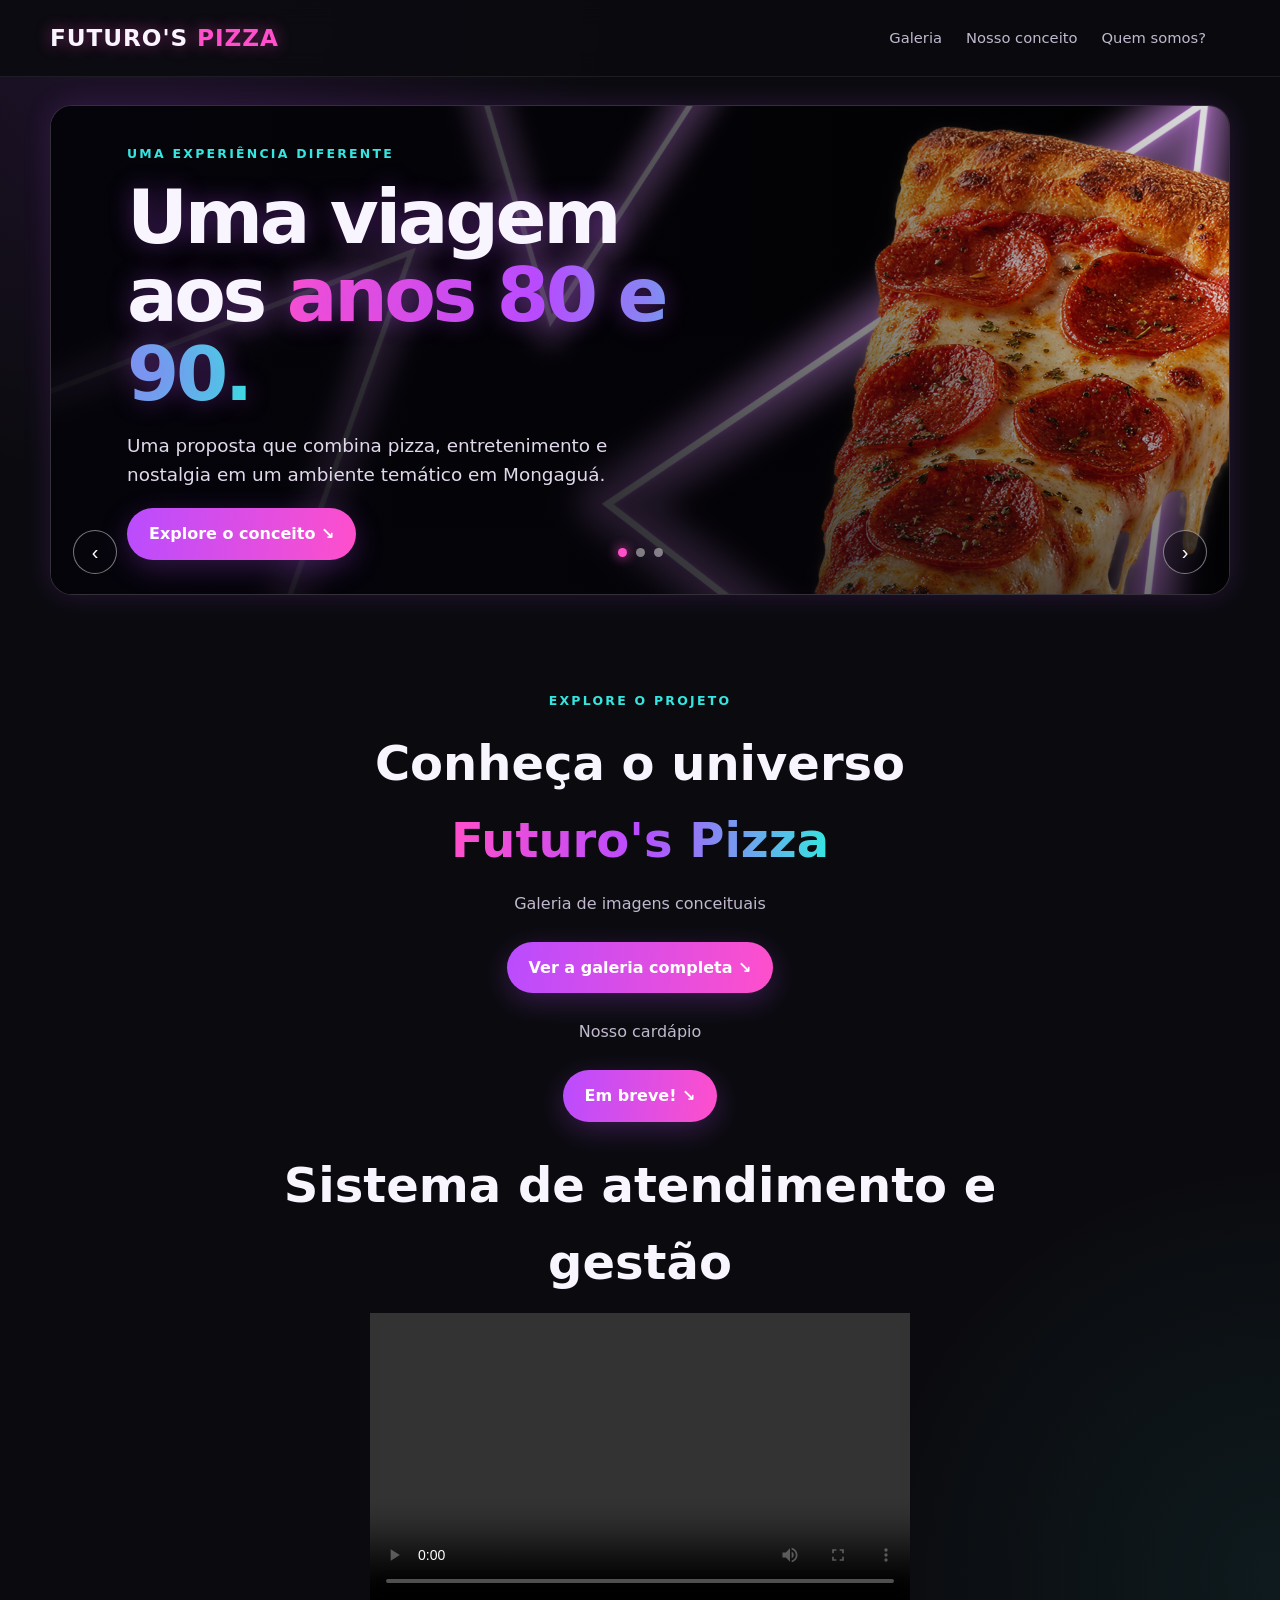
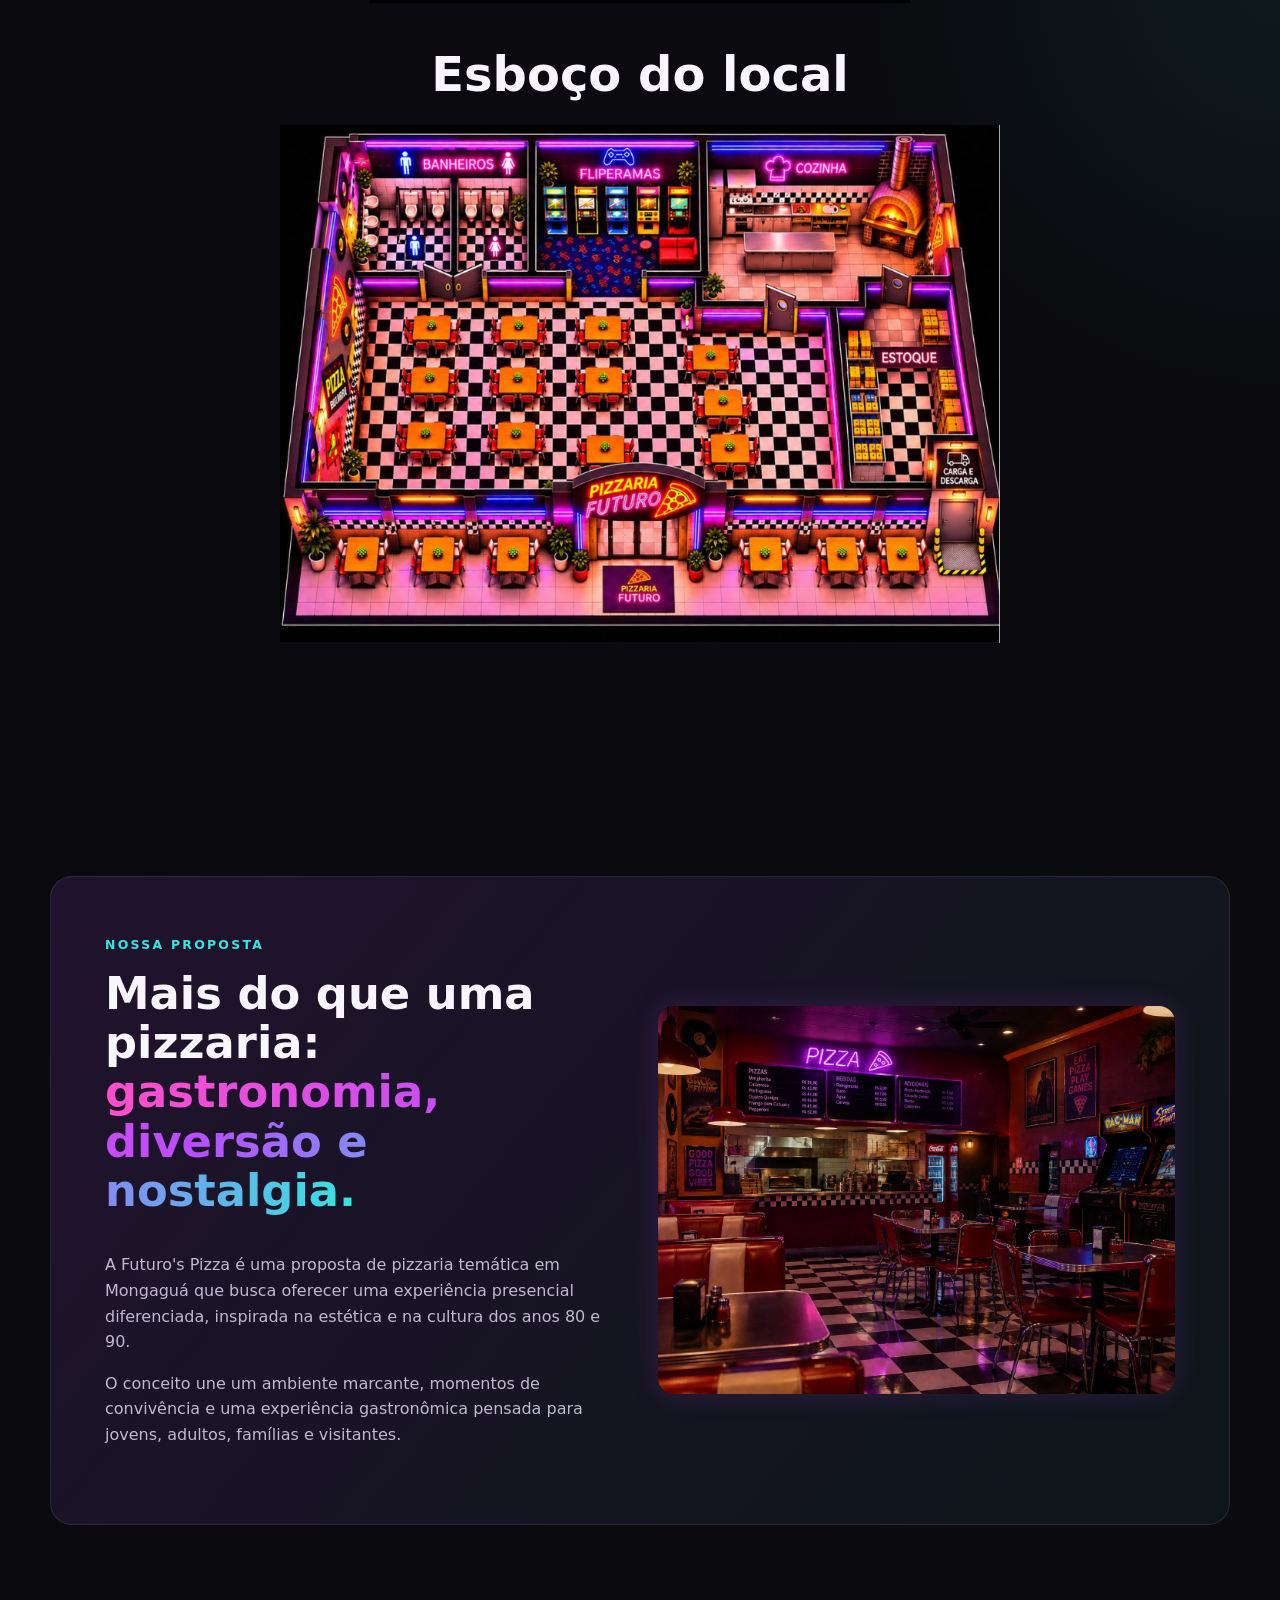
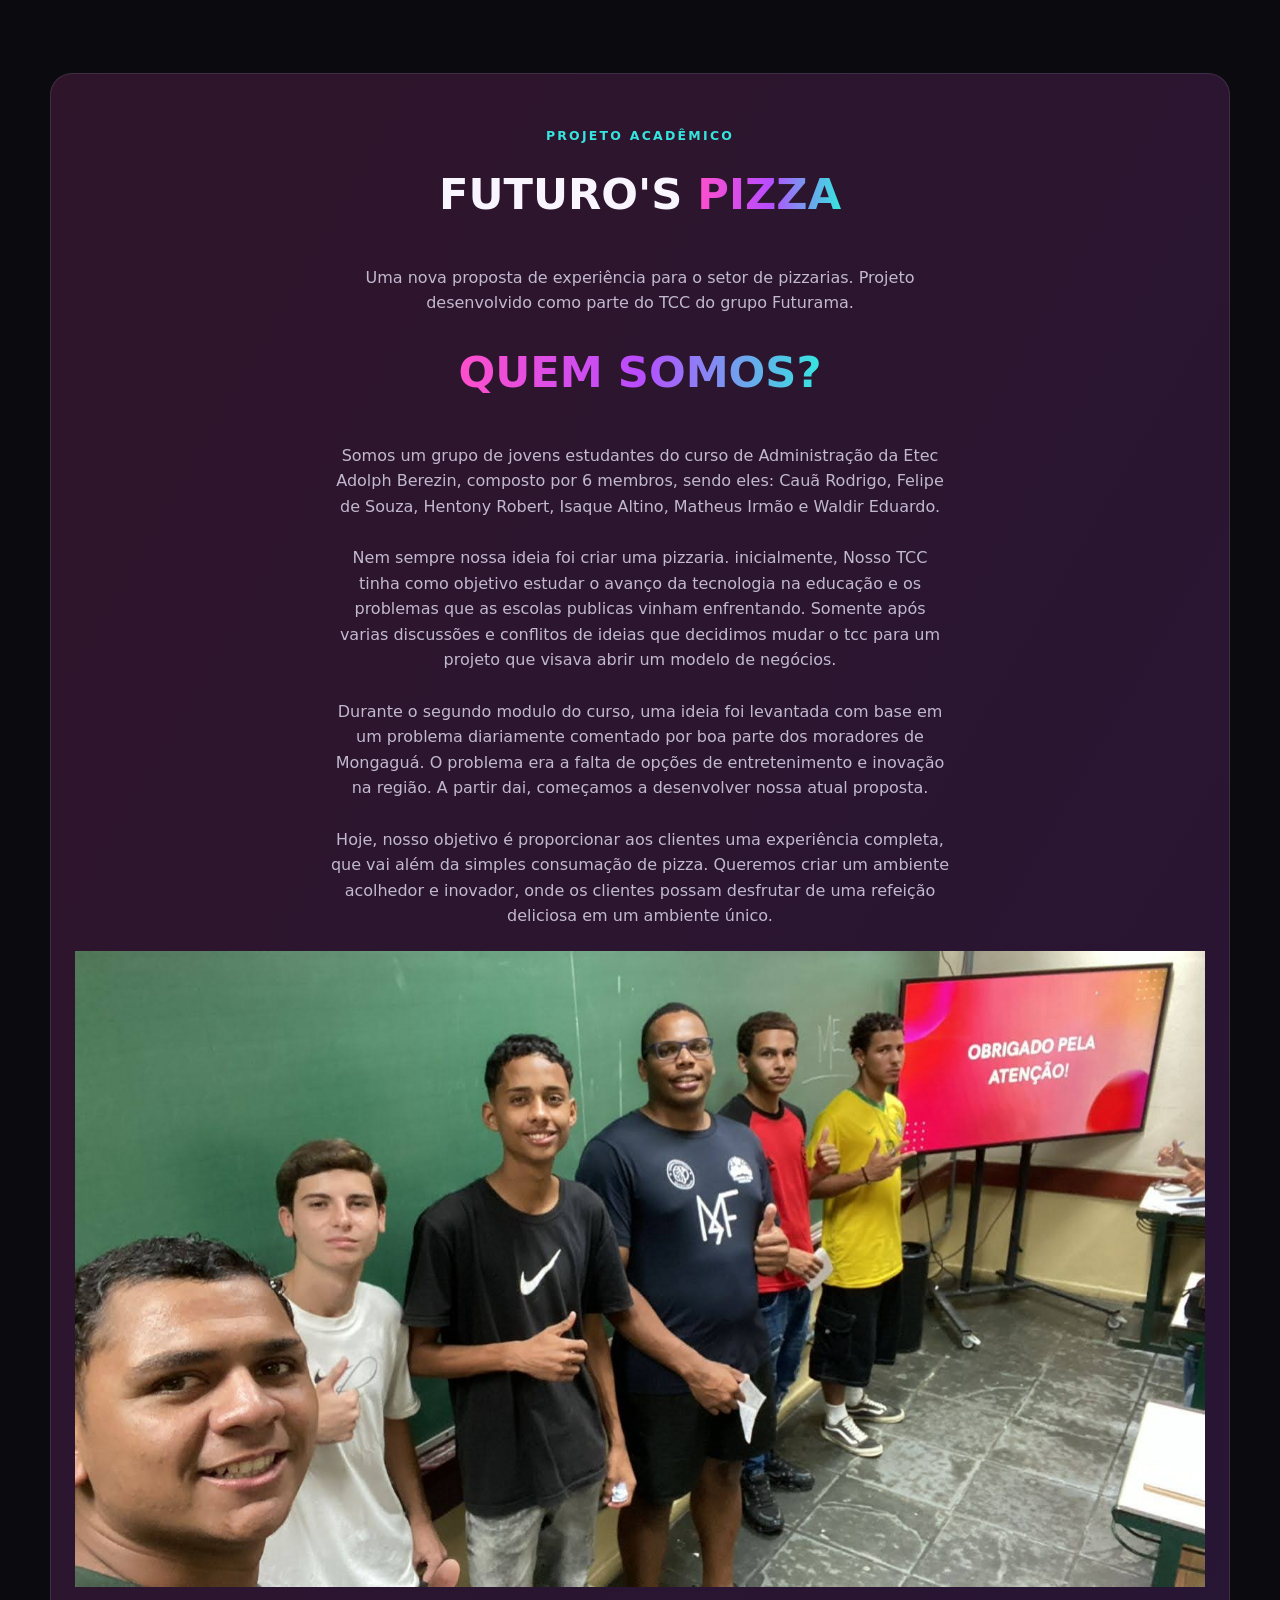
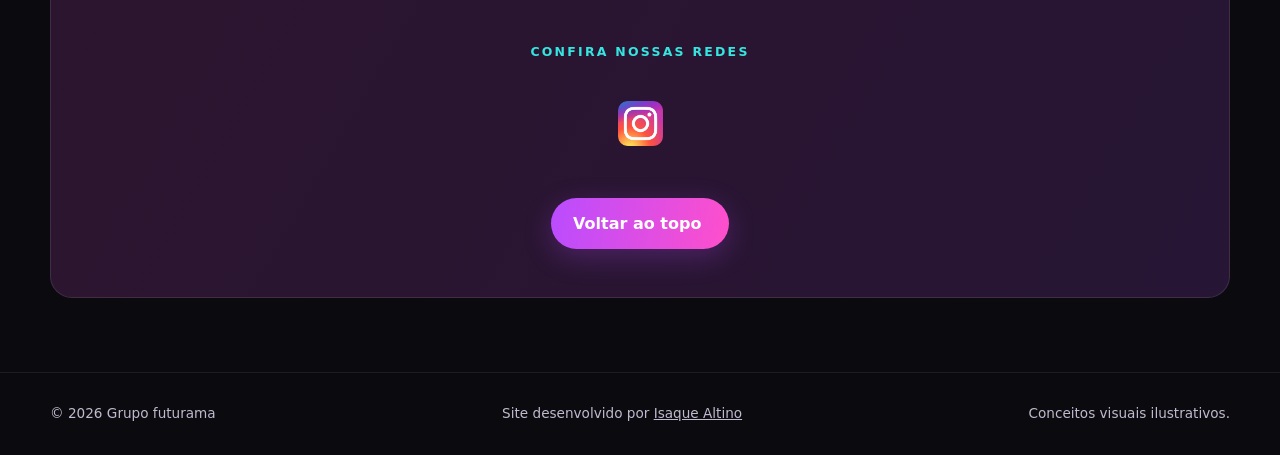
==== commit 9bd2bab1: "adição da parte "esboço" e a do sistema de gestão" ====
--- a/index.html
+++ b/index.html
@@ -1,5 +1,6 @@
 <!DOCTYPE html>
 <html lang="pt-BR">
+
 <head>
   <meta charset="UTF-8">
   <link rel="stylesheet" href="style.css">
@@ -10,6 +11,7 @@
   <title>Futuro's Pizza</title>
 
 </head>
+
 <body>
 
 
@@ -31,8 +33,7 @@
     <section class="hero container" id="inicio" aria-label="Destaques">
       <div class="carousel" id="carousel">
         <!-- SLIDE 1 -->
-        <article class="slide is-active"
-          style="--slide-image: url('./imgs/pizzasinicio.png')">
+        <article class="slide is-active" style="--slide-image: url('./imgs/pizzasinicio.png')">
           <div class="slide-content">
             <span class="eyebrow">Uma experiência diferente</span>
             <h1>Uma viagem aos <span class="gradient-text">anos 80 e 90.</span></h1>
@@ -42,8 +43,7 @@
         </article>
 
         <!-- SLIDE 2 -->
-        <article class="slide"
-          style="--slide-image: url('./imgs/familiainicio.png')">
+        <article class="slide" style="--slide-image: url('./imgs/familiainicio.png')">
           <div class="slide-content">
             <span class="eyebrow">Sabor em destaque</span>
             <h2>Pizza feita para <span class="gradient-text">compartilhar.</span></h2>
@@ -53,8 +53,7 @@
         </article>
 
         <!-- SLIDE 3 -->
-        <article class="slide"
-          style="--slide-image: url('./imgs/ladofora.jpeg')">
+        <article class="slide" style="--slide-image: url('./imgs/ladofora.jpeg')">
           <div class="slide-content">
             <span class="eyebrow">Diversão e nostalgia</span>
             <h2>Mais que pizza. <span class="gradient-text">Uma experiência.</span></h2>
@@ -81,20 +80,31 @@
         <div class="section-heading">
           <span class="eyebrow">Explore o projeto</span>
           <h2>Conheça o universo <span class="gradient-text">Futuro's Pizza</span></h2>
-          <p>Confira nossa galeria de imagens conceituais<br> <br></p>
-          <a class="button" href="./galeria/galeria.html">Ver a galeria completa <span aria-hidden="true">&nbsp;↘</span></a>
+          <p>Galeria de imagens conceituais<br> <br></p>
+          <a class="button" href="./galeria/galeria.html">Ver a galeria completa <span
+              aria-hidden="true">&nbsp;↘</span></a>
           <br><br>
           <p>Nosso cardápio<br>
-          <br></p>
+            <br>
+          </p>
           <a class="button" href="./cardapio/cardapio.html">Em breve! <span aria-hidden="true">&nbsp;↘</span></a>
+          <br><br>
+          <h2>Sistema de atendimento e gestão</h2>
+          <video width="540" height="290" controls>
+            <source src="./video/sistemaprevia.mp4" type="video/mp4">
+            <source src="./video/sistemaprevia.webm" type="video/webm">
+            Seu navegador não suporta a tag de vídeo.
+          </video>
+           <br><br>
+          <h2>Esboço do local</h2>
+          <img src="./imgs/Tcc atual.png" alt="Imagem grupo" loading="lazy"><br><br>
         </div>
-
-        
       </div>
     </section>
 
 
     <!-- player de musica -->
+    <!--
   <div class="section-heading">
     <p><span class="eyebrow">Musica do momento</span></p>
     <div class="player">
@@ -104,6 +114,7 @@
       <button id="botao" class="play">▶</button>
     </div>
   </div>
+-->
 
     <section id="conceito">
       <div class="container">
@@ -111,8 +122,10 @@
           <div>
             <span class="eyebrow">Nossa proposta</span>
             <h2>Mais do que uma pizzaria: <span class="gradient-text">gastronomia, diversão e nostalgia.</span></h2>
-            <p>A Futuro's Pizza é uma proposta de pizzaria temática em Mongaguá que busca oferecer uma experiência presencial diferenciada, inspirada na estética e na cultura dos anos 80 e 90.</p>
-            <p>O conceito une um ambiente marcante, momentos de convivência e uma experiência gastronômica pensada para jovens, adultos, famílias e visitantes.</p>
+            <p>A Futuro's Pizza é uma proposta de pizzaria temática em Mongaguá que busca oferecer uma experiência
+              presencial diferenciada, inspirada na estética e na cultura dos anos 80 e 90.</p>
+            <p>O conceito une um ambiente marcante, momentos de convivência e uma experiência gastronômica pensada para
+              jovens, adultos, famílias e visitantes.</p>
             <div class="chips">
               <!--
               <span class="chip">🍕 Gastronomia</span>
@@ -128,28 +141,33 @@
       </div>
     </section>
 
-    <section id="projeto">
+
+    <section id="sobre">
       <div class="container">
         <div class="cta">
           <span class="eyebrow">Projeto acadêmico</span>
           <h2>FUTURO'S <span class="gradient-text">PIZZA</span></h2>
-          <p>Uma nova proposta de experiência para o setor de pizzarias. Projeto desenvolvido como parte do TCC do grupo Futurama.</p>
-        </div>
-      </div>
-    </section>
-
-    <section id="sobre">
-      <div class="container">
-        <div class="cta">
+          <p>Uma nova proposta de experiência para o setor de pizzarias. Projeto desenvolvido como parte do TCC do grupo
+            Futurama.</p>
           <h2><span class="gradient-text">QUEM SOMOS?</span></h2>
-          <p>Somos um grupo de jovens estudantes do curso de Administração da Etec Adolph Berezin, composto por 6 membros, sendo eles: Cauã Rodrigo, Felipe de Souza, Hentony Robert, Isaque Altino, Matheus Irmão e Waldir Eduardo.<br><br>
-            Nem sempre nossa ideia foi criar uma pizzaria. inicialmente, Nosso TCC tinha como objetivo estudar o avanço da tecnologia na educação e os problemas que as escolas publicas vinham enfrentando. Somente após varias discussões e conflitos de ideias que decidimos mudar o tcc para um projeto que visava abrir um modelo de negócios.<br><br>
-            Durante o segundo modulo do curso, uma ideia foi levantada com base em um problema diariamente comentado por boa parte dos moradores de Mongaguá. O problema era a falta de opções de entretenimento e inovação na região. A partir dai, começamos a desenvolver nossa atual proposta.<br><br>
-            Hoje, nosso objetivo é proporcionar aos clientes uma experiência completa, que vai além da simples consumação de pizza. Queremos criar um ambiente acolhedor e inovador, onde os clientes possam desfrutar de uma refeição deliciosa em um ambiente único.</p>
+          <p>Somos um grupo de jovens estudantes do curso de Administração da Etec Adolph Berezin, composto por 6
+            membros, sendo eles: Cauã Rodrigo, Felipe de Souza, Hentony Robert, Isaque Altino, Matheus Irmão e Waldir
+            Eduardo.<br><br>
+            Nem sempre nossa ideia foi criar uma pizzaria. inicialmente, Nosso TCC tinha como objetivo estudar o avanço
+            da tecnologia na educação e os problemas que as escolas publicas vinham enfrentando. Somente após varias
+            discussões e conflitos de ideias que decidimos mudar o tcc para um projeto que visava abrir um modelo de
+            negócios.<br><br>
+            Durante o segundo modulo do curso, uma ideia foi levantada com base em um problema diariamente comentado por
+            boa parte dos moradores de Mongaguá. O problema era a falta de opções de entretenimento e inovação na
+            região. A partir dai, começamos a desenvolver nossa atual proposta.<br><br>
+            Hoje, nosso objetivo é proporcionar aos clientes uma experiência completa, que vai além da simples
+            consumação de pizza. Queremos criar um ambiente acolhedor e inovador, onde os clientes possam desfrutar de
+            uma refeição deliciosa em um ambiente único.</p>
           <img src="./imgs/futurama.jpeg" alt="Imagem grupo" loading="lazy"><br><br>
           <span class="eyebrow">Confira nossas redes</span><br><br>
           <div class="social-links">
-            <a href="https://www.instagram.com/grupofuturama_etec/" target="_blank" rel="noopener noreferrer" aria-label="Instagram"><img src="./imgs/instagram.png" alt="Logo do Instagram"></a>
+            <a href="https://www.instagram.com/grupofuturama_etec/" target="_blank" rel="noopener noreferrer"
+              aria-label="Instagram"><img src="./imgs/instagram.png" alt="Logo do Instagram"></a>
           </div><br><br>
           <a class="button" href="#inicio">Voltar ao topo<span aria-hidden="true">&nbsp;</span></a>
         </div>
@@ -160,7 +178,8 @@
   <footer>
     <div class="container footer-inner">
       <span>© <span id="year"></span> Grupo futurama</span>
-      <span>Site desenvolvido por <a href="https://instagram.com/isaquealtino_" target="_blank" rel="noopener noreferrer">Isaque Altino</a></span>
+      <span>Site desenvolvido por <a href="https://instagram.com/isaquealtino_" target="_blank"
+          rel="noopener noreferrer">Isaque Altino</a></span>
       <span>Conceitos visuais ilustrativos.</span>
     </div>
   </footer>
@@ -168,4 +187,5 @@
   <script src="script.js"></script>
 
 </body>
-</html>
+
+</html>
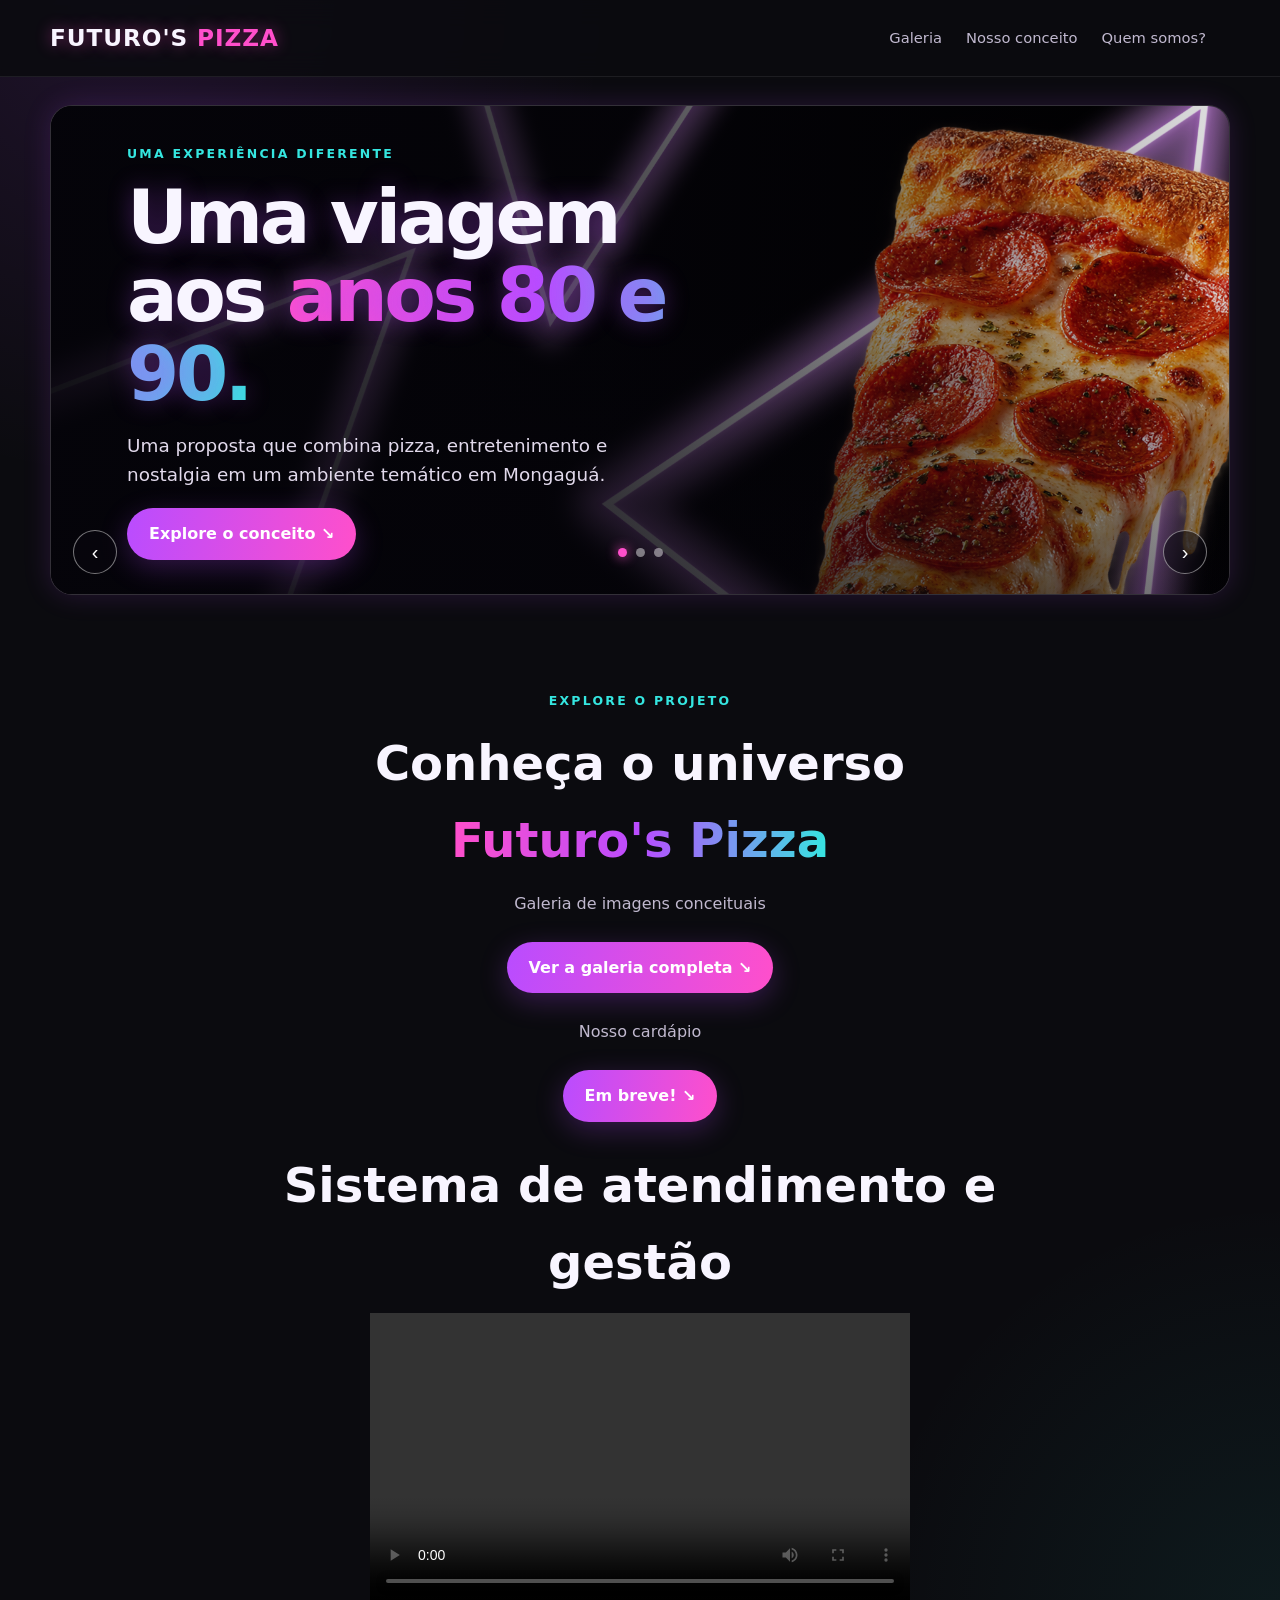
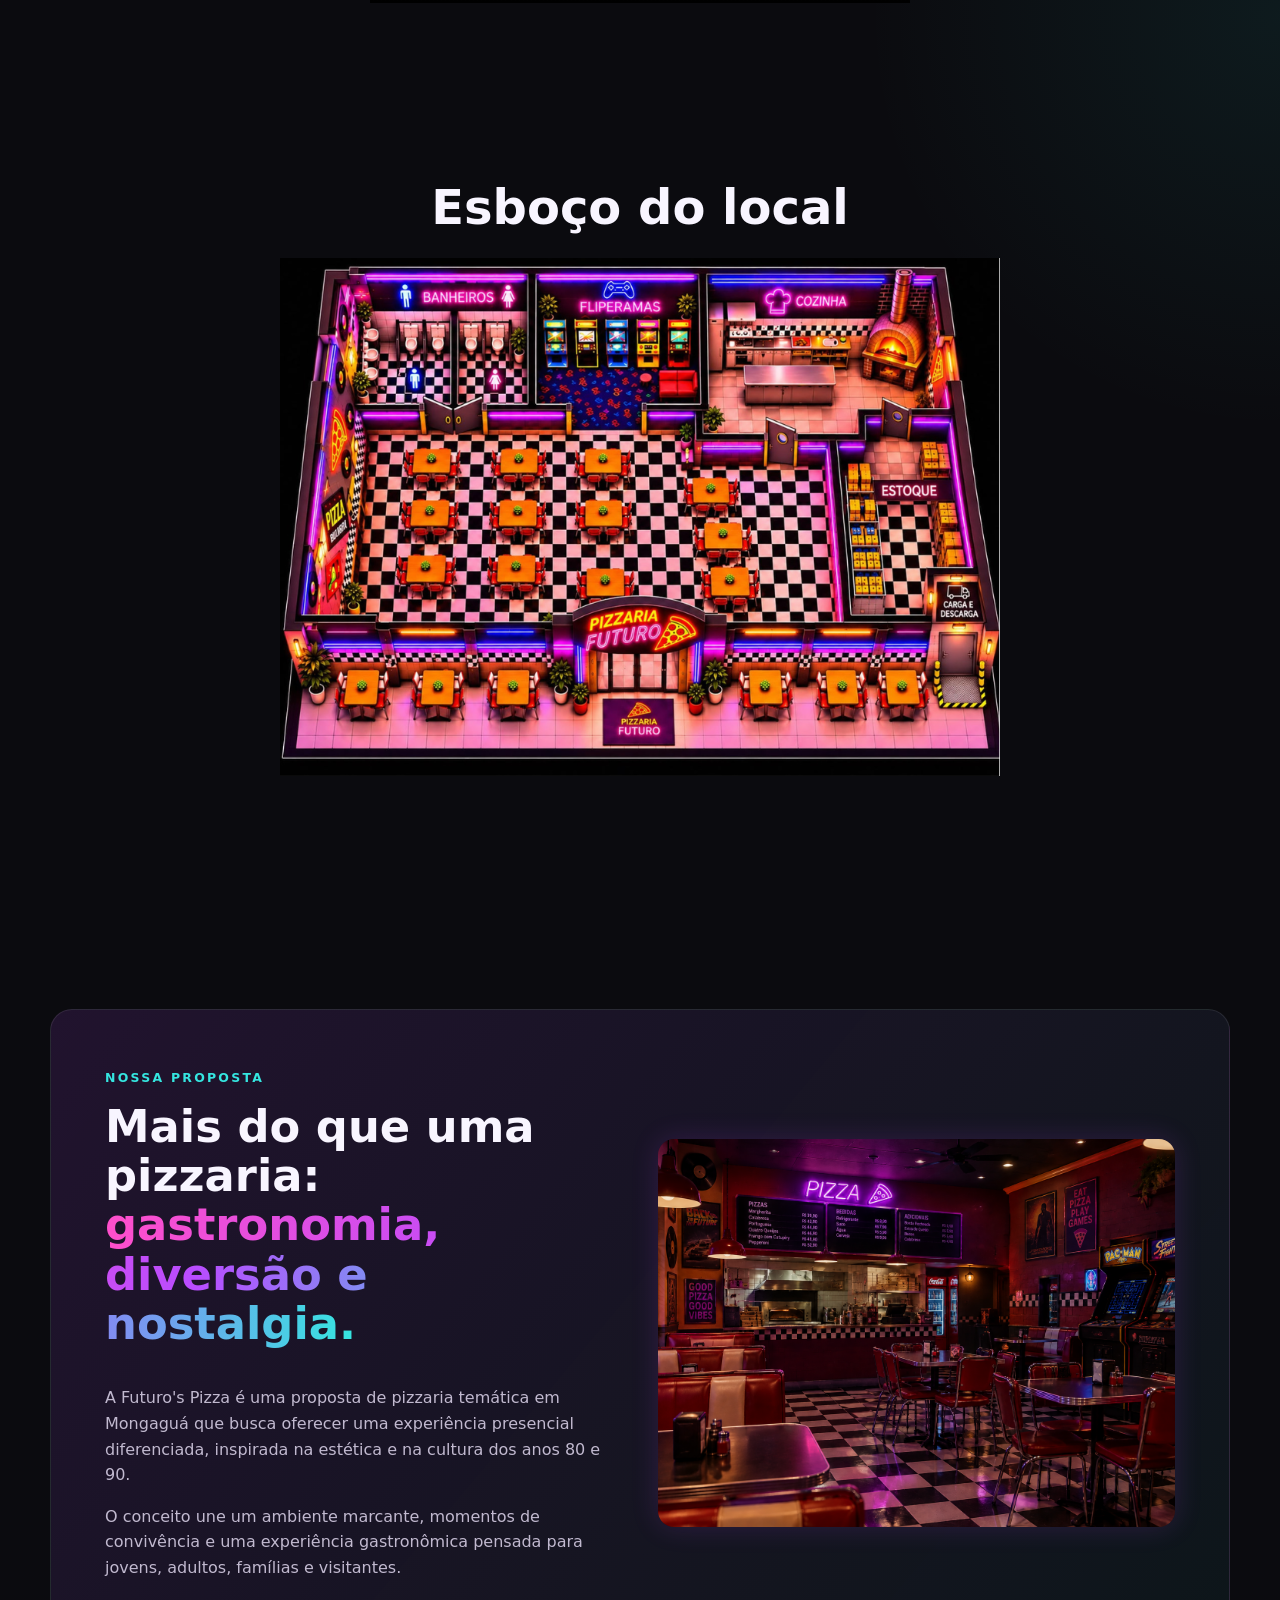
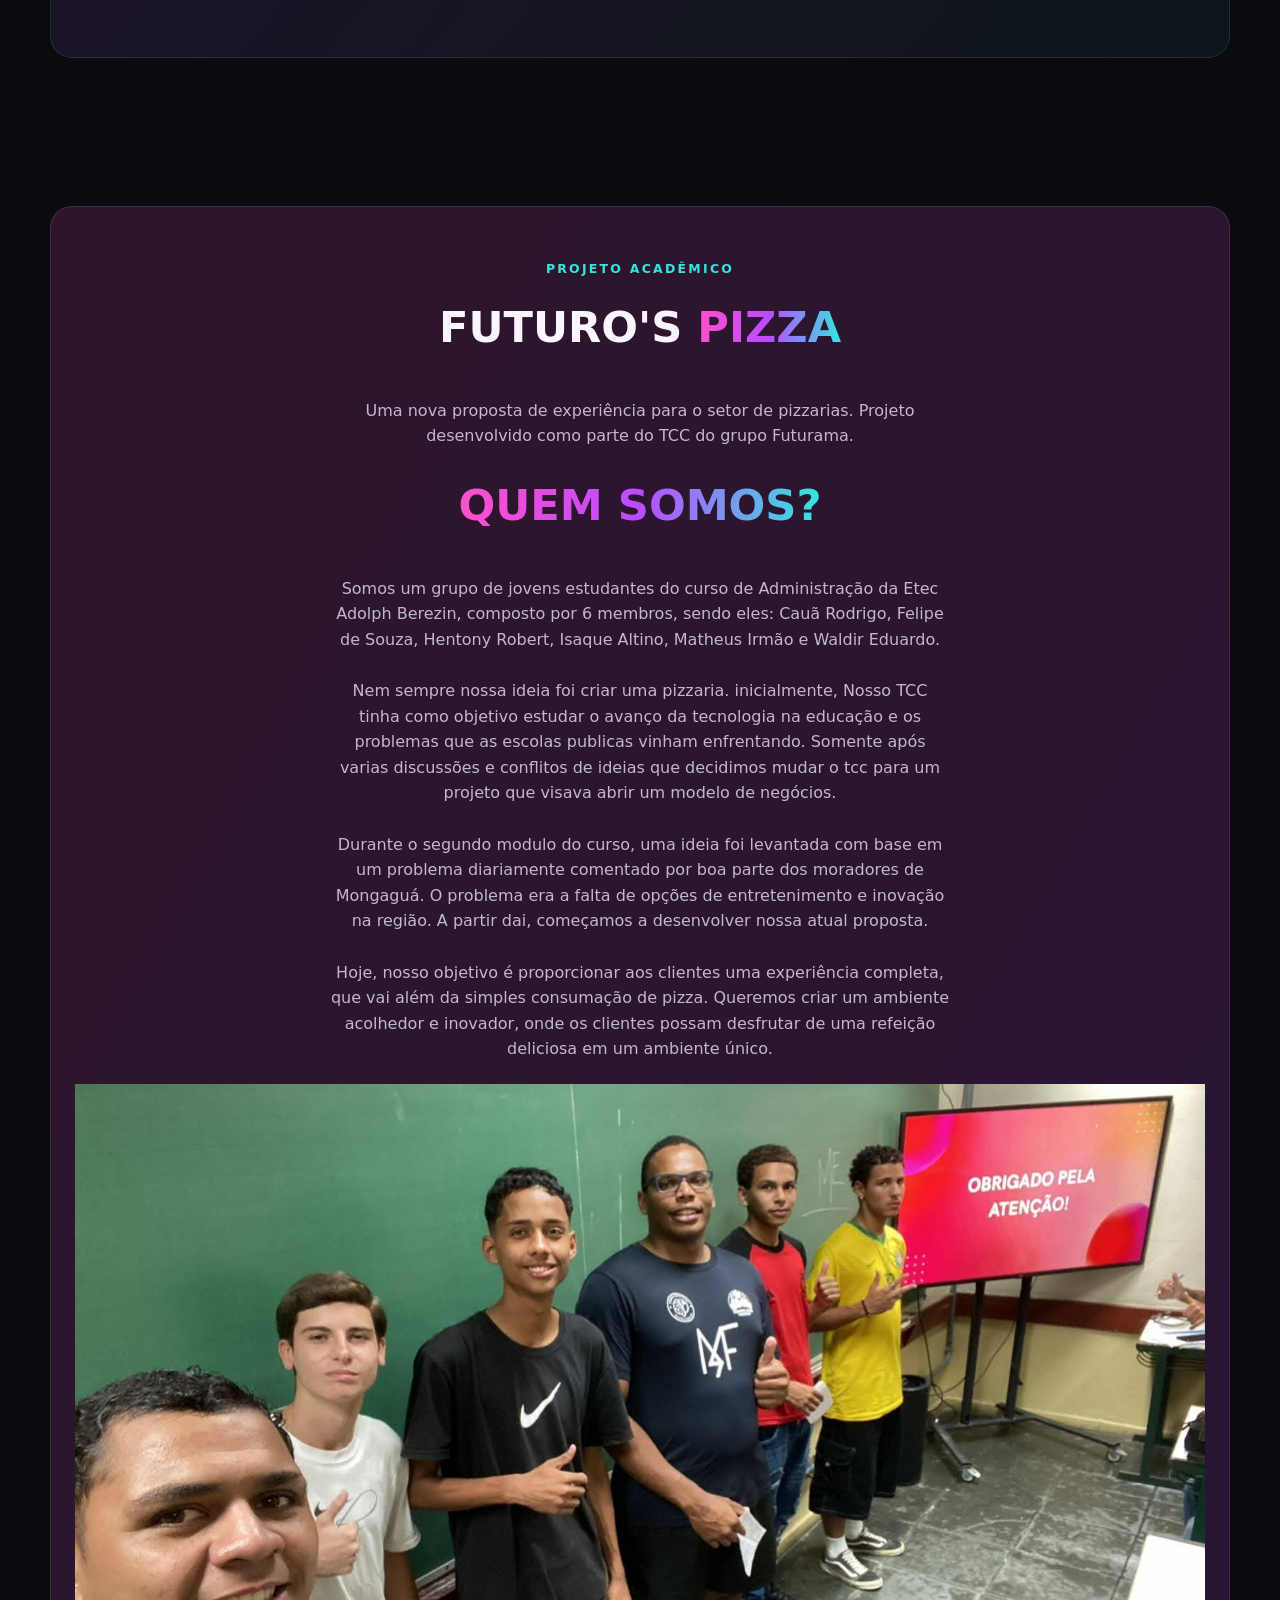
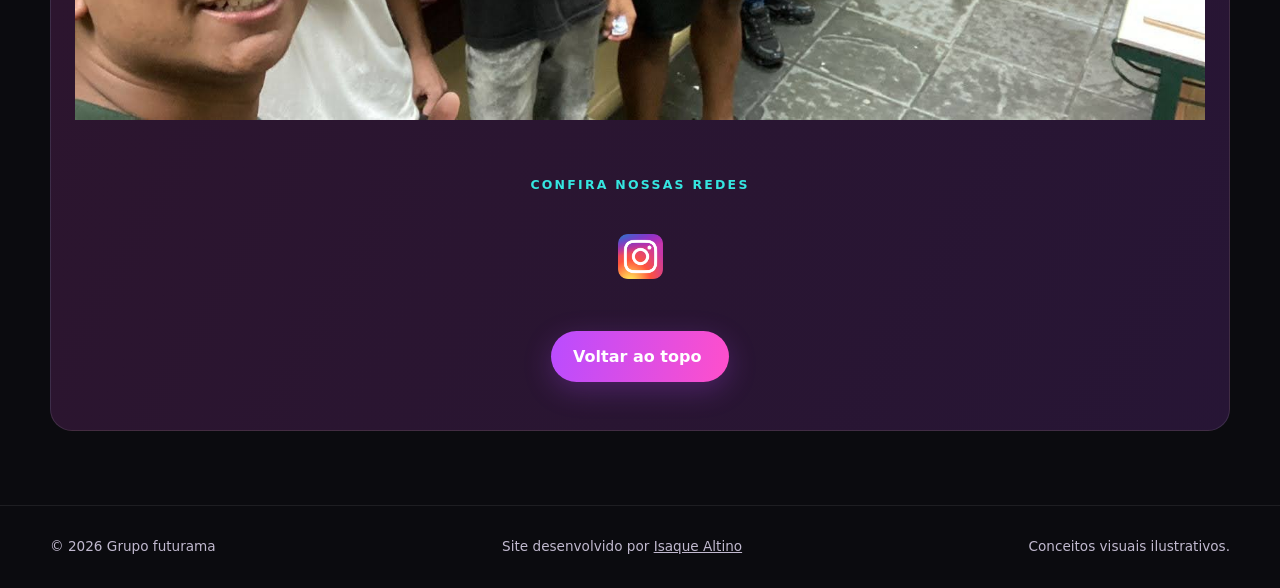
==== commit c05a42a2: "#" ====
--- a/index.html
+++ b/index.html
@@ -90,11 +90,13 @@
           <a class="button" href="./cardapio/cardapio.html">Em breve! <span aria-hidden="true">&nbsp;↘</span></a>
           <br><br>
           <h2>Sistema de atendimento e gestão</h2>
-          <video width="540" height="290" controls>
-            <source src="./video/sistemaprevia.mp4" type="video/mp4">
-            <source src="./video/sistemaprevia.webm" type="video/webm">
-            Seu navegador não suporta a tag de vídeo.
-          </video>
+          <div class="video-container">
+            <video width="540" height="290" controls>
+              <source src="./video/sistemaprevia.mp4" type="video/mp4">
+              <source src="./video/sistemaprevia.webm" type="video/webm" allowfullscreen>
+              Seu navegador não suporta a tag de vídeo.
+            </video>
+          </div>
            <br><br>
           <h2>Esboço do local</h2>
           <img src="./imgs/Tcc atual.png" alt="Imagem grupo" loading="lazy"><br><br>
--- a/style.css
+++ b/style.css
@@ -255,3 +255,15 @@
 #botao:hover {
   background: #707070;
 }
+
+.video-container {
+  width: 100%;
+  max-width: 800px;
+  aspect-ratio: 16 / 9;
+}
+
+.video-container iframe {
+  width: 100%;
+  height: 100%;
+  border: 0;
+}
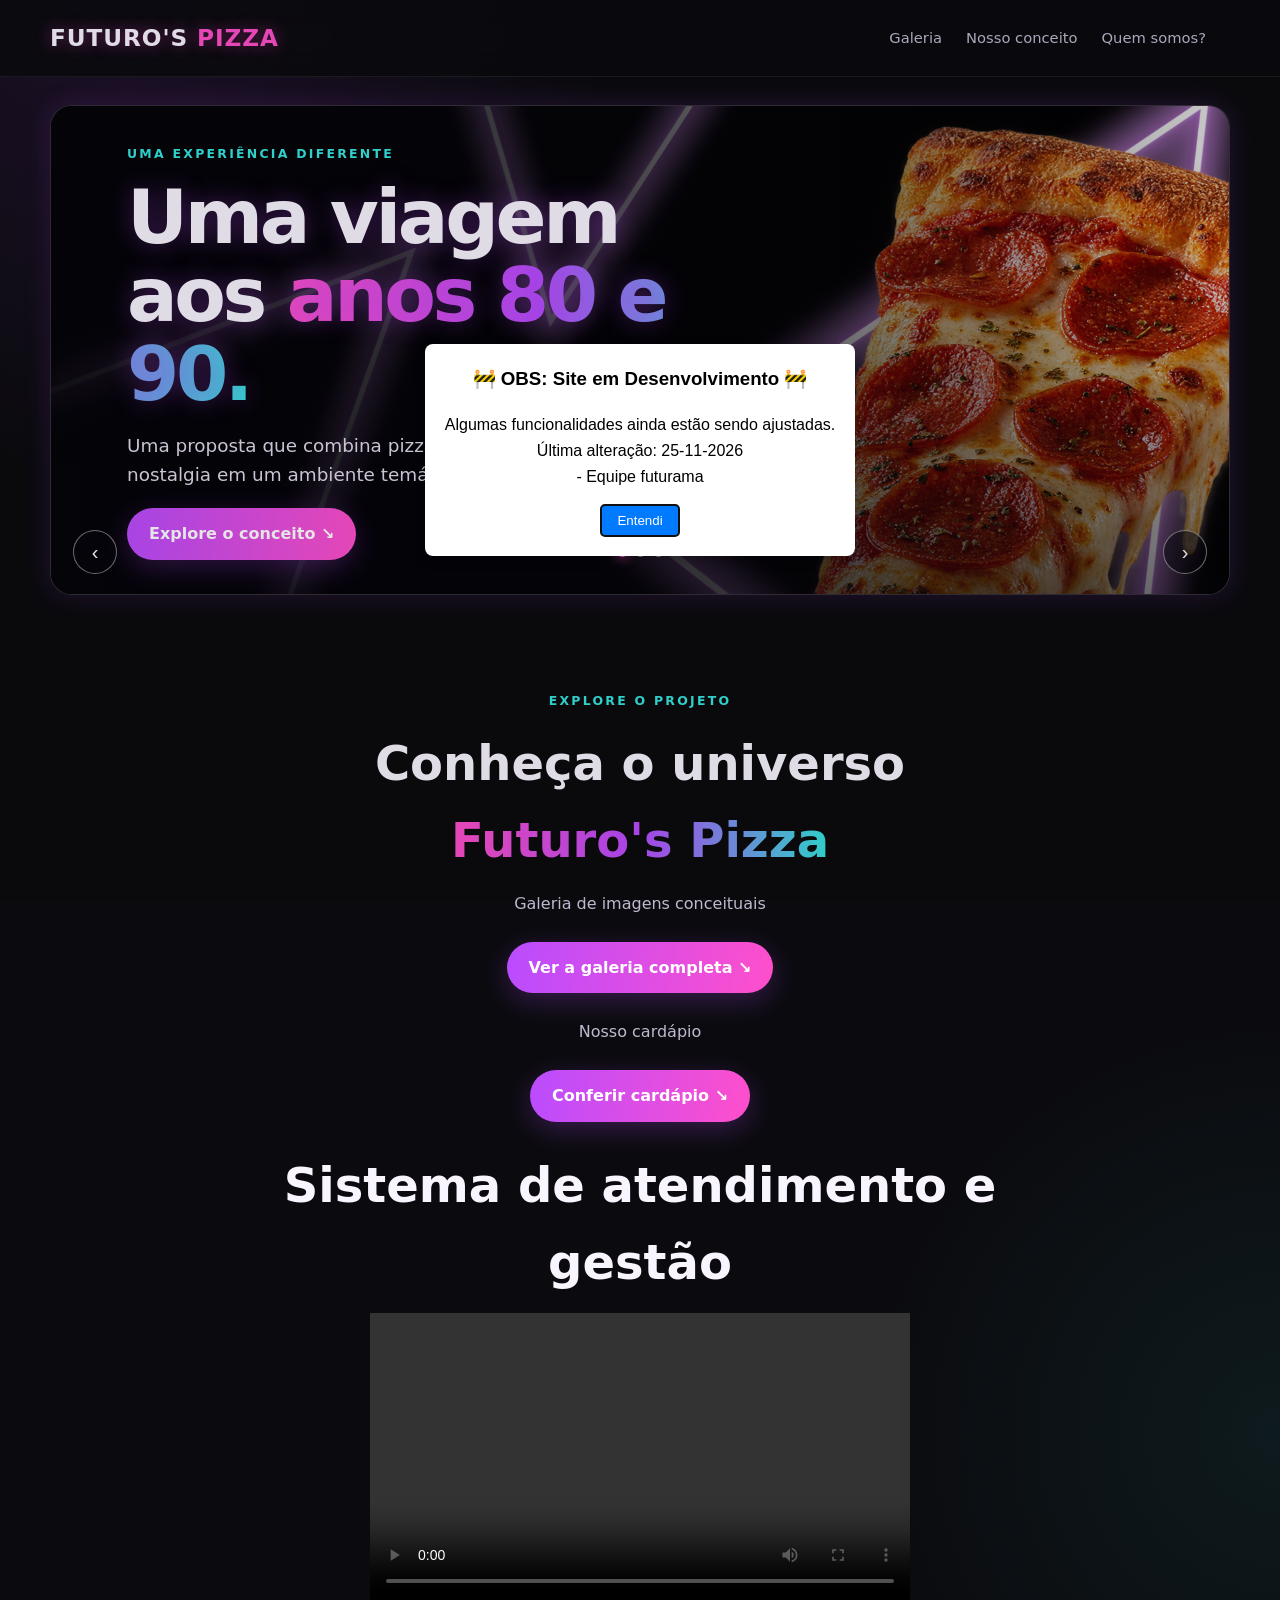
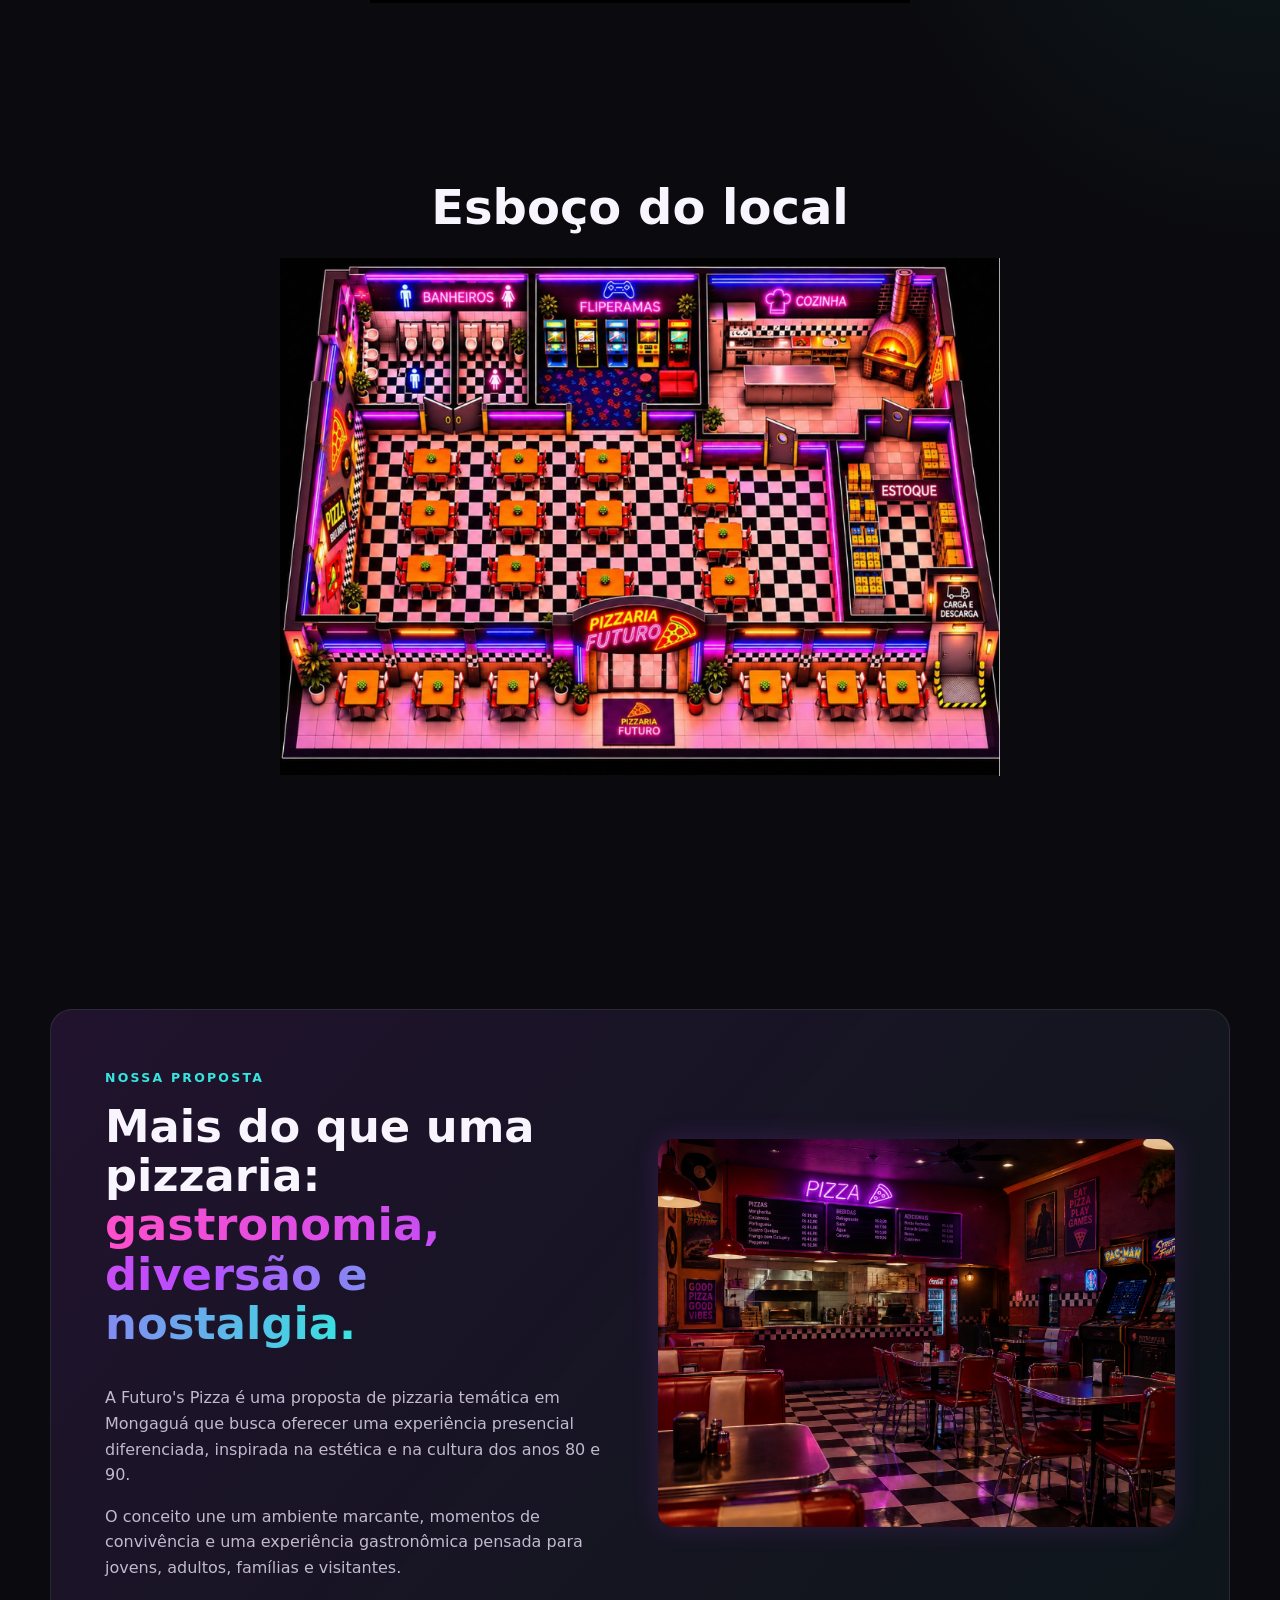
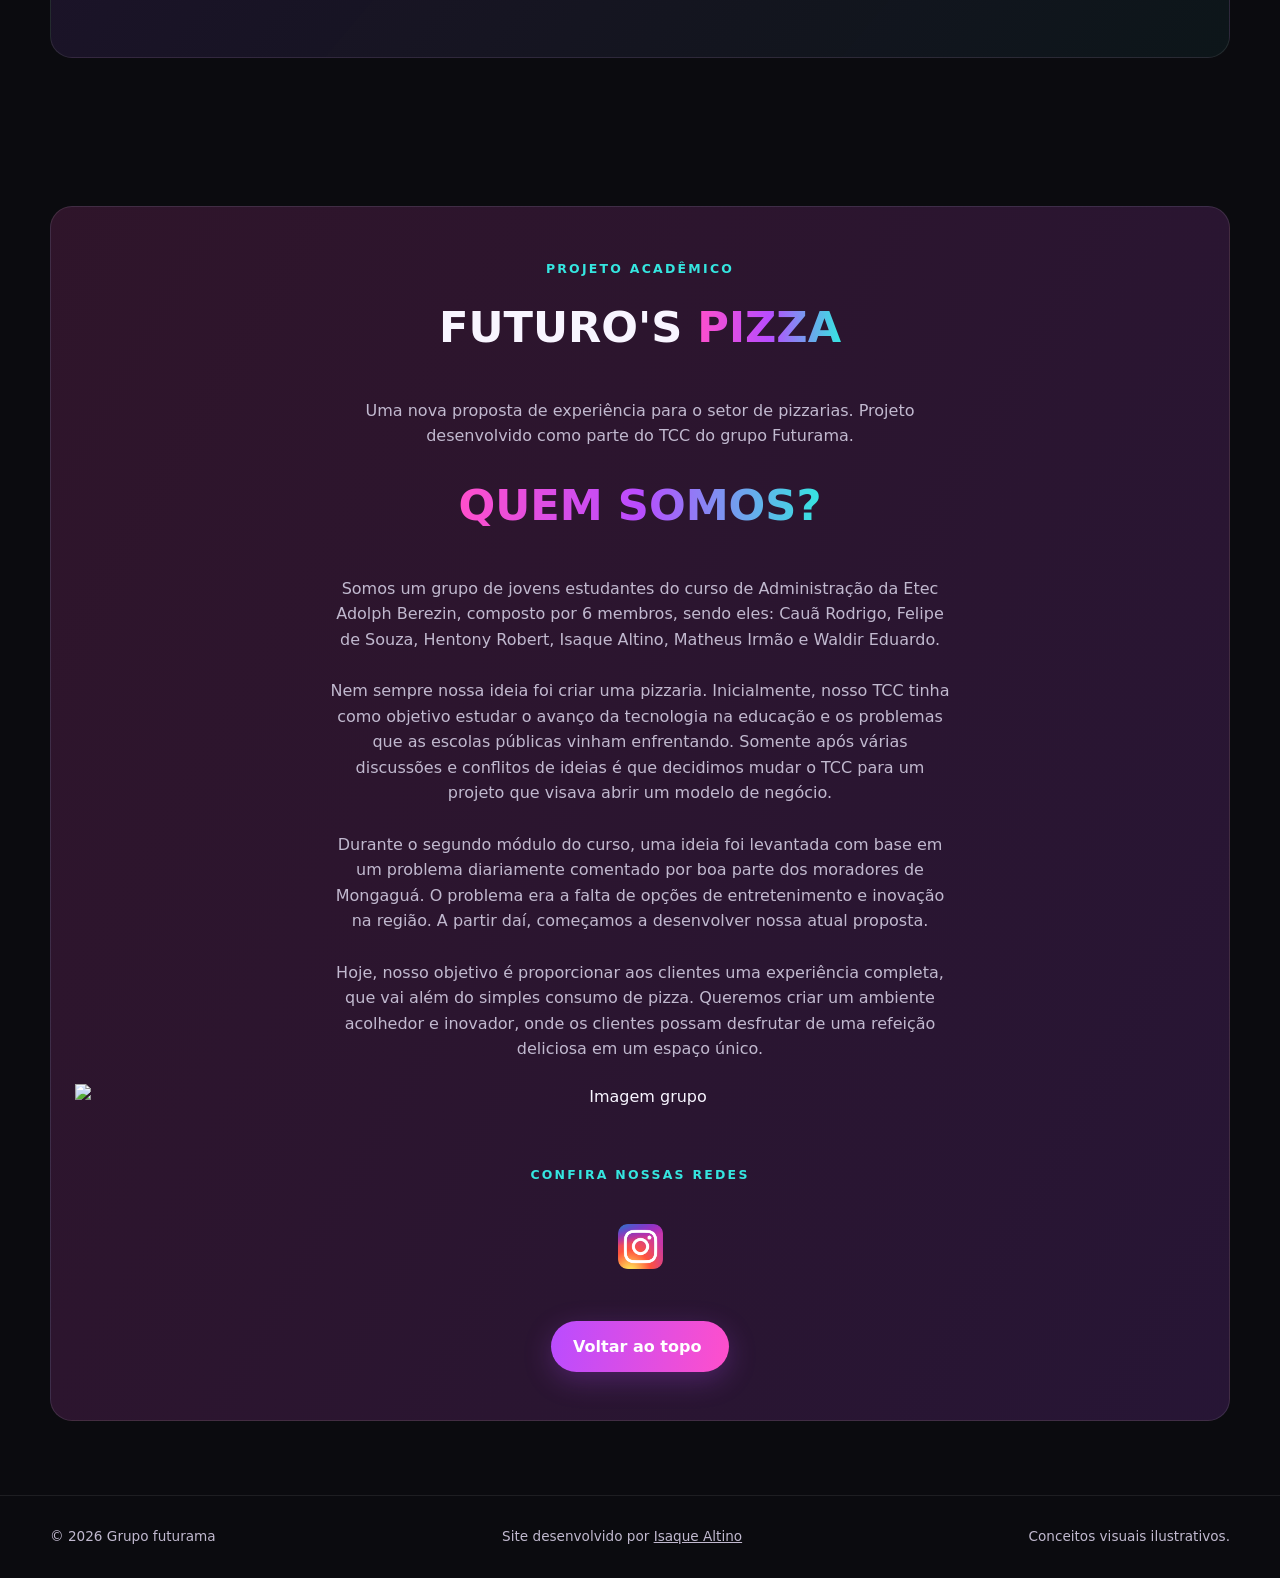
==== commit a548ec3d: "adição do cardapio, correçoes no codigo e textos, e nova imagem do grupo" ====
--- a/index.html
+++ b/index.html
@@ -14,6 +14,17 @@
 
 <body>
 
+  <dialog id="aviso-dev" style="border: none; border-radius: 8px; padding: 20px; box-shadow: 0 4px 12px rgba(0,0,0,0.2); font-family: sans-serif; text-align: center;">
+  <h3>🚧 OBS: Site em Desenvolvimento 🚧</h3>
+  <p>Algumas funcionalidades ainda estão sendo ajustadas.<br> Última alteração: 25-11-2026 <br> - Equipe futurama</p>
+  <button onclick="document.getElementById('aviso-dev').close()" style="padding: 8px 16px; background: #007bff; color: #fff; border: none; border-radius: 4px; cursor: pointer;">
+    Entendi
+  </button>
+</dialog>
+
+<script>
+  document.getElementById("aviso-dev").showModal();
+</script>
 
 
 
@@ -87,7 +98,7 @@
           <p>Nosso cardápio<br>
             <br>
           </p>
-          <a class="button" href="./cardapio/cardapio.html">Em breve! <span aria-hidden="true">&nbsp;↘</span></a>
+          <a class="button" href="./cardapio/cardapio.html">Conferir cardápio <span aria-hidden="true">&nbsp;↘</span></a>
           <br><br>
           <h2>Sistema de atendimento e gestão</h2>
           <div class="video-container">
@@ -97,7 +108,7 @@
               Seu navegador não suporta a tag de vídeo.
             </video>
           </div>
-           <br><br>
+          <br><br>
           <h2>Esboço do local</h2>
           <img src="./imgs/Tcc atual.png" alt="Imagem grupo" loading="lazy"><br><br>
         </div>
@@ -155,20 +166,20 @@
           <p>Somos um grupo de jovens estudantes do curso de Administração da Etec Adolph Berezin, composto por 6
             membros, sendo eles: Cauã Rodrigo, Felipe de Souza, Hentony Robert, Isaque Altino, Matheus Irmão e Waldir
             Eduardo.<br><br>
-            Nem sempre nossa ideia foi criar uma pizzaria. inicialmente, Nosso TCC tinha como objetivo estudar o avanço
-            da tecnologia na educação e os problemas que as escolas publicas vinham enfrentando. Somente após varias
-            discussões e conflitos de ideias que decidimos mudar o tcc para um projeto que visava abrir um modelo de
-            negócios.<br><br>
-            Durante o segundo modulo do curso, uma ideia foi levantada com base em um problema diariamente comentado por
+            Nem sempre nossa ideia foi criar uma pizzaria. Inicialmente, nosso TCC tinha como objetivo estudar o avanço
+            da tecnologia na educação e os problemas que as escolas públicas vinham enfrentando. Somente após várias
+            discussões e conflitos de ideias é que decidimos mudar o TCC para um projeto que visava abrir um modelo de
+            negócio.<br><br>
+            Durante o segundo módulo do curso, uma ideia foi levantada com base em um problema diariamente comentado por
             boa parte dos moradores de Mongaguá. O problema era a falta de opções de entretenimento e inovação na
-            região. A partir dai, começamos a desenvolver nossa atual proposta.<br><br>
-            Hoje, nosso objetivo é proporcionar aos clientes uma experiência completa, que vai além da simples
-            consumação de pizza. Queremos criar um ambiente acolhedor e inovador, onde os clientes possam desfrutar de
-            uma refeição deliciosa em um ambiente único.</p>
-          <img src="./imgs/futurama.jpeg" alt="Imagem grupo" loading="lazy"><br><br>
+            região. A partir daí, começamos a desenvolver nossa atual proposta.<br><br>
+            Hoje, nosso objetivo é proporcionar aos clientes uma experiência completa, que vai além do simples consumo
+            de pizza. Queremos criar um ambiente acolhedor e inovador, onde os clientes possam desfrutar de uma refeição
+            deliciosa em um espaço único.</p>
+          <img src="./imgs/Grupo.png" alt="Imagem grupo" loading="lazy"><br><br>
           <span class="eyebrow">Confira nossas redes</span><br><br>
           <div class="social-links">
-            <a href="https://www.instagram.com/grupofuturama_etec/" target="_blank" rel="noopener noreferrer"
+            <a href="https://www.instagram.com/equipefuturama_etec?utm_source=ig_web_button_share_sheet&dmpr=ZDNlZDc0MzIxNw==" target="_blank" rel="noopener noreferrer"
               aria-label="Instagram"><img src="./imgs/instagram.png" alt="Logo do Instagram"></a>
           </div><br><br>
           <a class="button" href="#inicio">Voltar ao topo<span aria-hidden="true">&nbsp;</span></a>
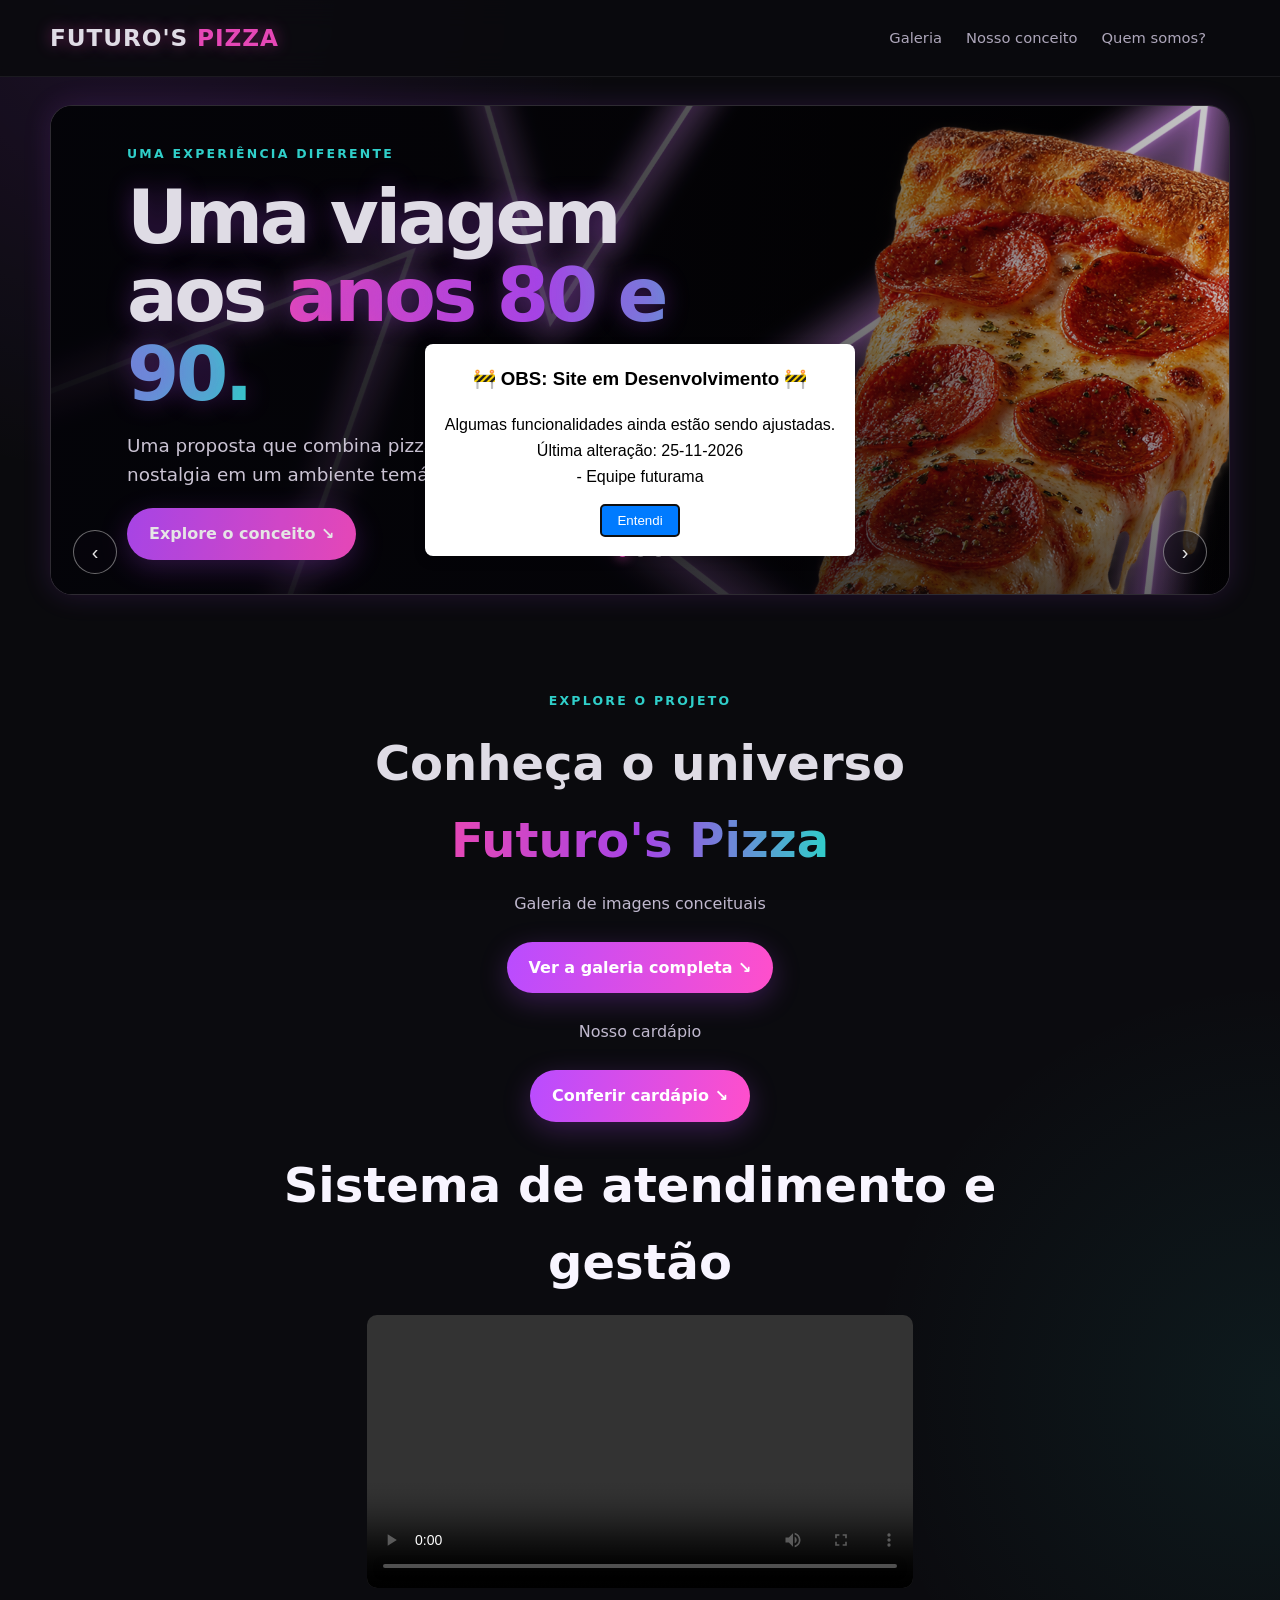
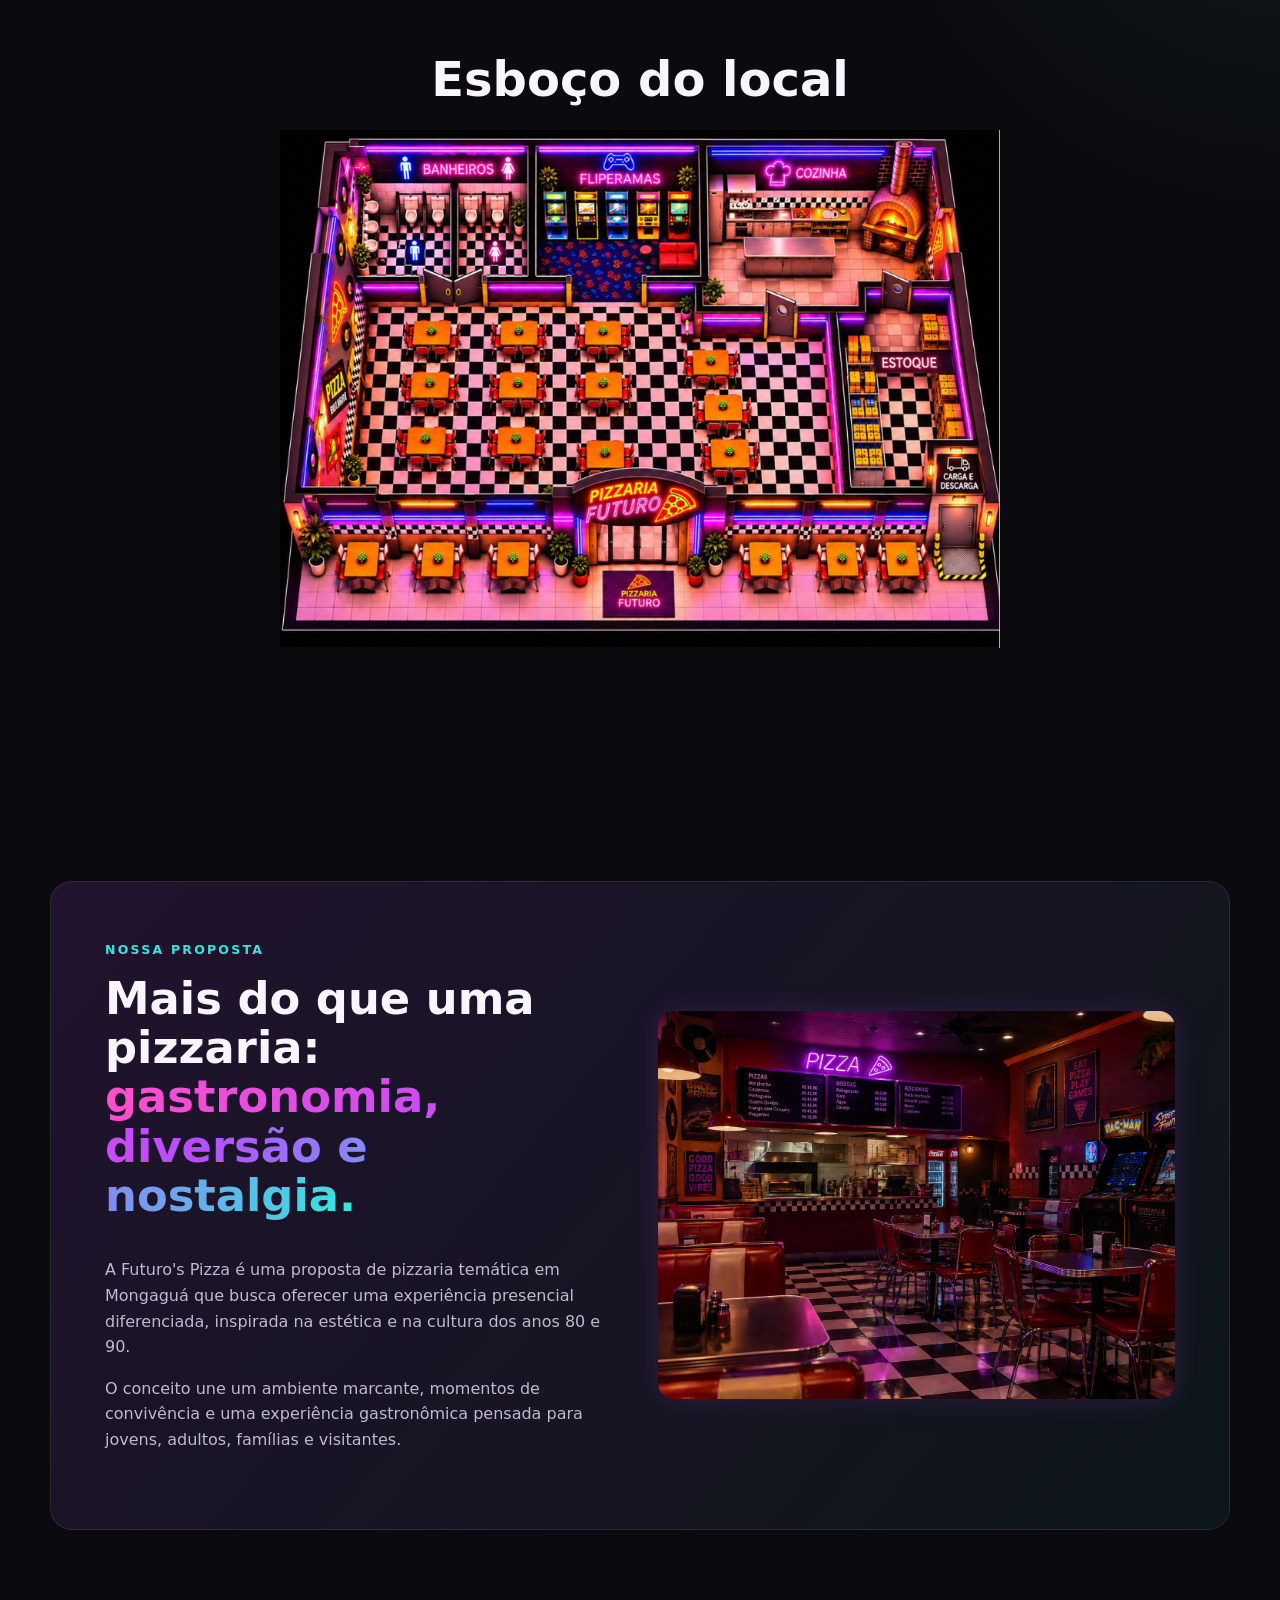
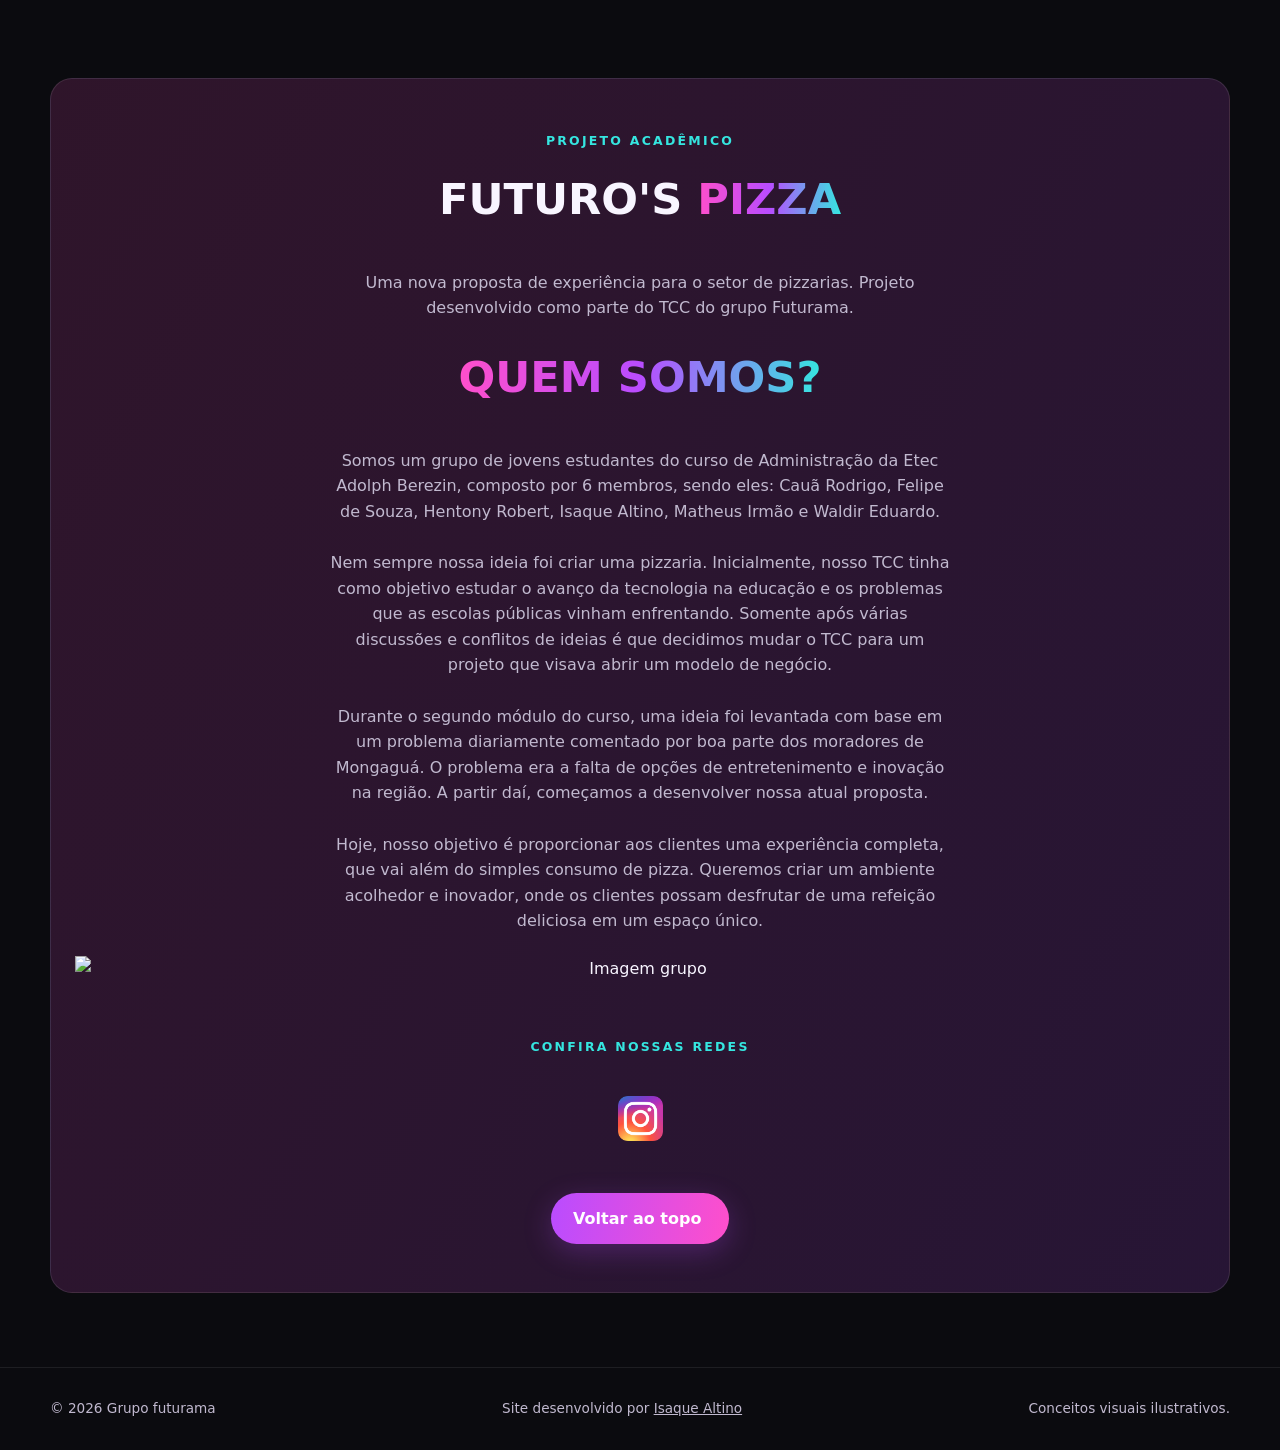
==== commit f78b907c: "correção de caminhos e alguns pequenos detalhes decorativos" ====
--- a/index.html
+++ b/index.html
@@ -39,7 +39,7 @@
     </nav>
   </header>
 
-  <!-- CARROSSEL. -->
+
   <main>
     <section class="hero container" id="inicio" aria-label="Destaques">
       <div class="carousel" id="carousel">
@@ -53,7 +53,7 @@
           </div>
         </article>
 
-        <!-- SLIDE 2 -->
+       
         <article class="slide" style="--slide-image: url('./imgs/familiainicio.png')">
           <div class="slide-content">
             <span class="eyebrow">Sabor em destaque</span>
@@ -63,7 +63,7 @@
           </div>
         </article>
 
-        <!-- SLIDE 3 -->
+        
         <article class="slide" style="--slide-image: url('./imgs/ladofora.jpeg')">
           <div class="slide-content">
             <span class="eyebrow">Diversão e nostalgia</span>
@@ -110,24 +110,10 @@
           </div>
           <br><br>
           <h2>Esboço do local</h2>
-          <img src="./imgs/Tcc atual.png" alt="Imagem grupo" loading="lazy"><br><br>
+          <img class="planta" src="./imgs/Tcc atual.png" alt="Imagem grupo" loading="lazy"><br><br>
         </div>
       </div>
     </section>
-
-
-    <!-- player de musica -->
-    <!--
-  <div class="section-heading">
-    <p><span class="eyebrow">Musica do momento</span></p>
-    <div class="player">
-      <img src="./music/capas/a-ha - take on me.jfif" class="capa">
-      <audio id="musica" src="./music/a-ha - take on me.mp4"></audio>
-      <p style="color: white;">a-ha - Take on Me<br><br></p>
-      <button id="botao" class="play">▶</button>
-    </div>
-  </div>
--->
 
     <section id="conceito">
       <div class="container">
@@ -176,7 +162,7 @@
             Hoje, nosso objetivo é proporcionar aos clientes uma experiência completa, que vai além do simples consumo
             de pizza. Queremos criar um ambiente acolhedor e inovador, onde os clientes possam desfrutar de uma refeição
             deliciosa em um espaço único.</p>
-          <img src="./imgs/Grupo.png" alt="Imagem grupo" loading="lazy"><br><br>
+          <img src="./imgs/grupo.png" alt="Imagem grupo" loading="lazy"><br><br>
           <span class="eyebrow">Confira nossas redes</span><br><br>
           <div class="social-links">
             <a href="https://www.instagram.com/equipefuturama_etec?utm_source=ig_web_button_share_sheet&dmpr=ZDNlZDc0MzIxNw==" target="_blank" rel="noopener noreferrer"
--- a/style.css
+++ b/style.css
@@ -212,58 +212,26 @@
       *, *::before, *::after { scroll-behavior: auto !important; transition-duration: .01ms !important; }
     }
 
-    /* Caixa do player (você pode colocar onde quiser no seu site) */
-.player {
-  text-align: center;
-  background: linear-gradient(100deg, var(--purple), var(--pink));
-  padding: 20px;
-  border-radius: 15px;
-  box-shadow: 0 4px 15px rgba(0,0,0,0.1);
-  text-align: center;
-  height: 350px; /* Define uma altura fixa para não espalhar */
-  width: 250px; /* Define uma largura fixa para não espalhar */
-  margin: 10px auto; /* Centraliza o bloco se estiver sozinho */
-  border: rgb(252, 249, 249)  1px solid;
-}
-
-/* Foto da capa */
-.capa {
-  width: 200px;
-  height: 200px;
-  border-radius: 10px;
-  display: block;
-  margin: 0 auto 15px auto; /* Centraliza horizontalmente e mantém o espaço embaixo */
-  object-fit: cover; /* Garante que a foto não fique distorcida */
-}
-
-/* Botão redondo */
-#botao {
-  width: 50px;
-  height: 50px;
-  border-radius: 50%;
-  border: none;
-  background: #252425;
-  color: rgb(247, 246, 248);
-  font-size: 20px;
-  cursor: pointer;
-  display: inline-flex;
-  align-items: center;
-  justify-content: center;
-}
-
-/* Efeito ao passar o mouse no botão */
-#botao:hover {
-  background: #707070;
-}
-
 .video-container {
   width: 100%;
-  max-width: 800px;
-  aspect-ratio: 16 / 9;
+  max-width: 550px; /* Reduzido para acompanhar a proporção mais quadrada do vídeo */
+  margin: 0 auto;
+  box-sizing: border-box;
+  border: 2px solid transparent;
+  border-radius: 12px; /* Opcional: deixa as bordas arredondadas como as imagens abaixo */
+  transition: border-color 0.2s ease;
+  overflow: hidden;
 }
 
+.video-container video,
 .video-container iframe {
   width: 100%;
-  height: 100%;
+  height: auto; /* Faz a altura se ajustar exatamente ao tamanho real do vídeo, sem sobras */
+  display: block;
   border: 0;
 }
+
+.video-container:hover {
+  border-color: 2px solid var(--pink);
+}
+
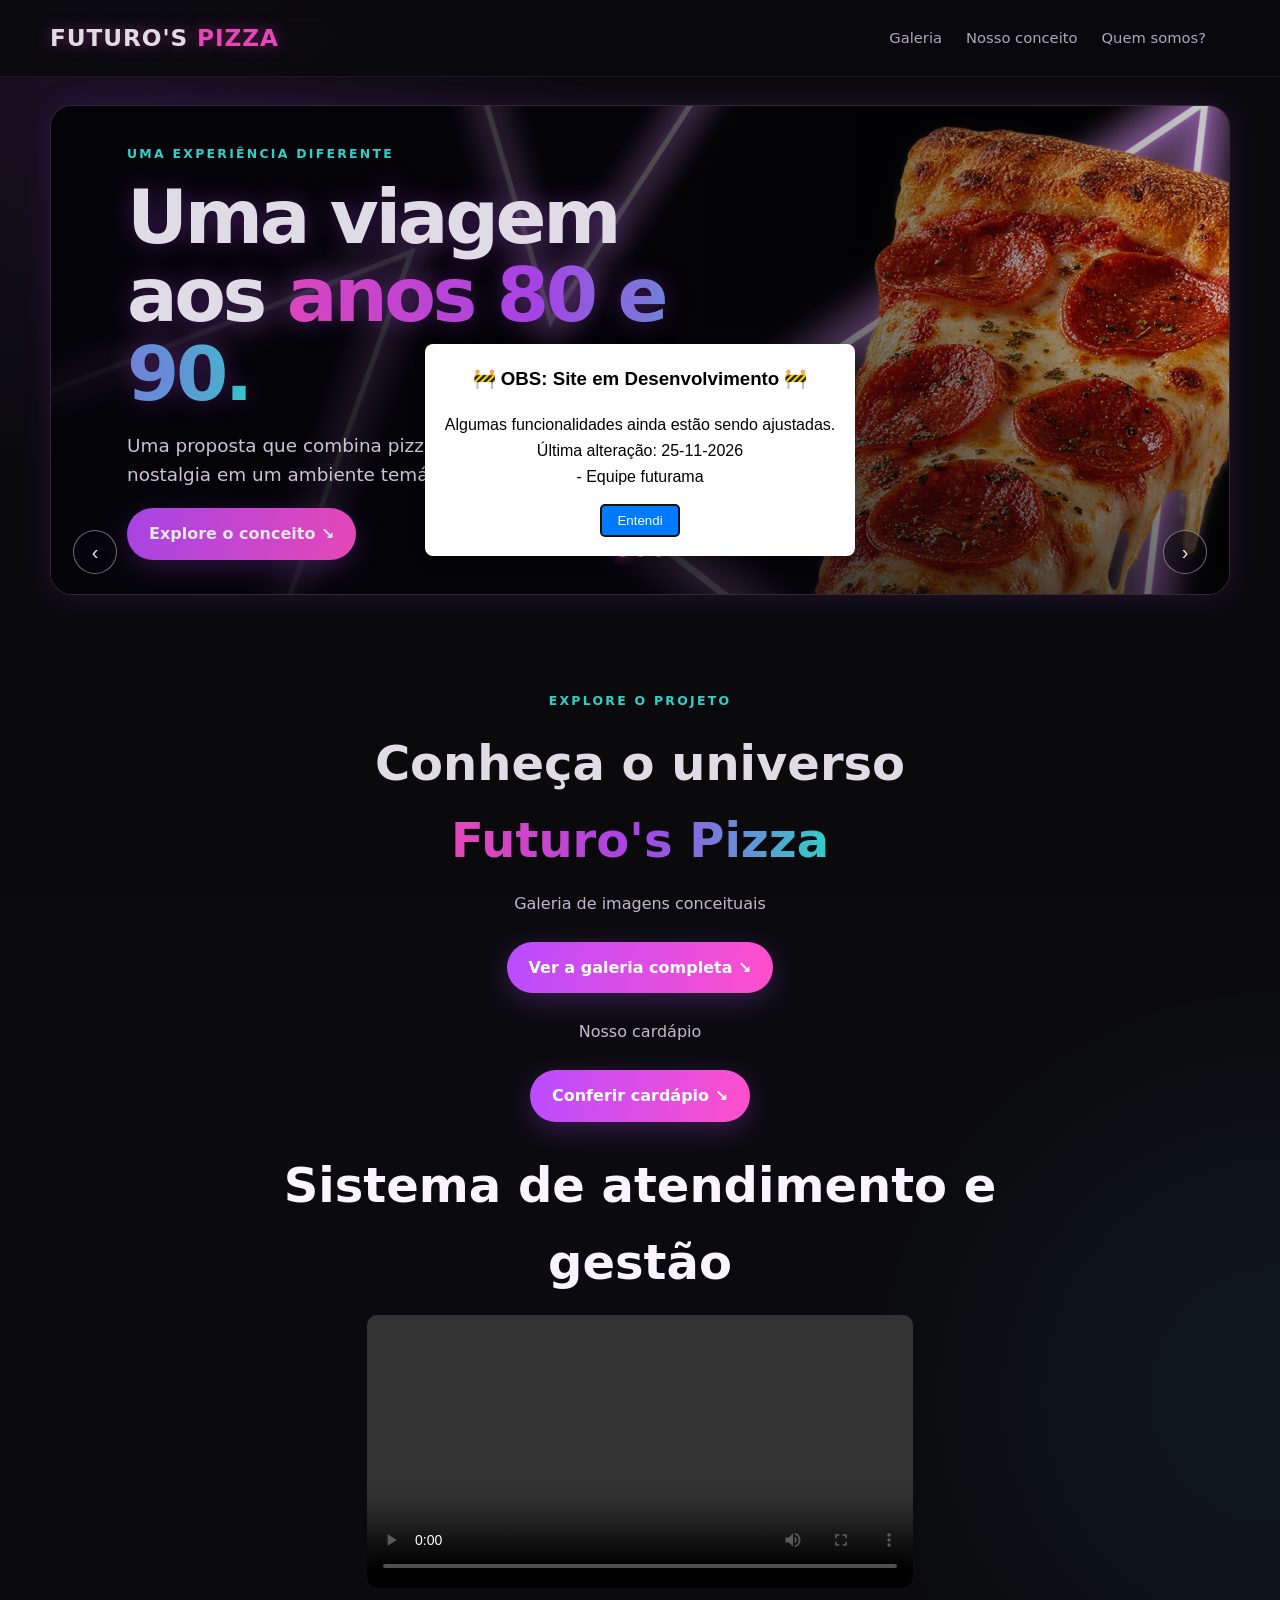
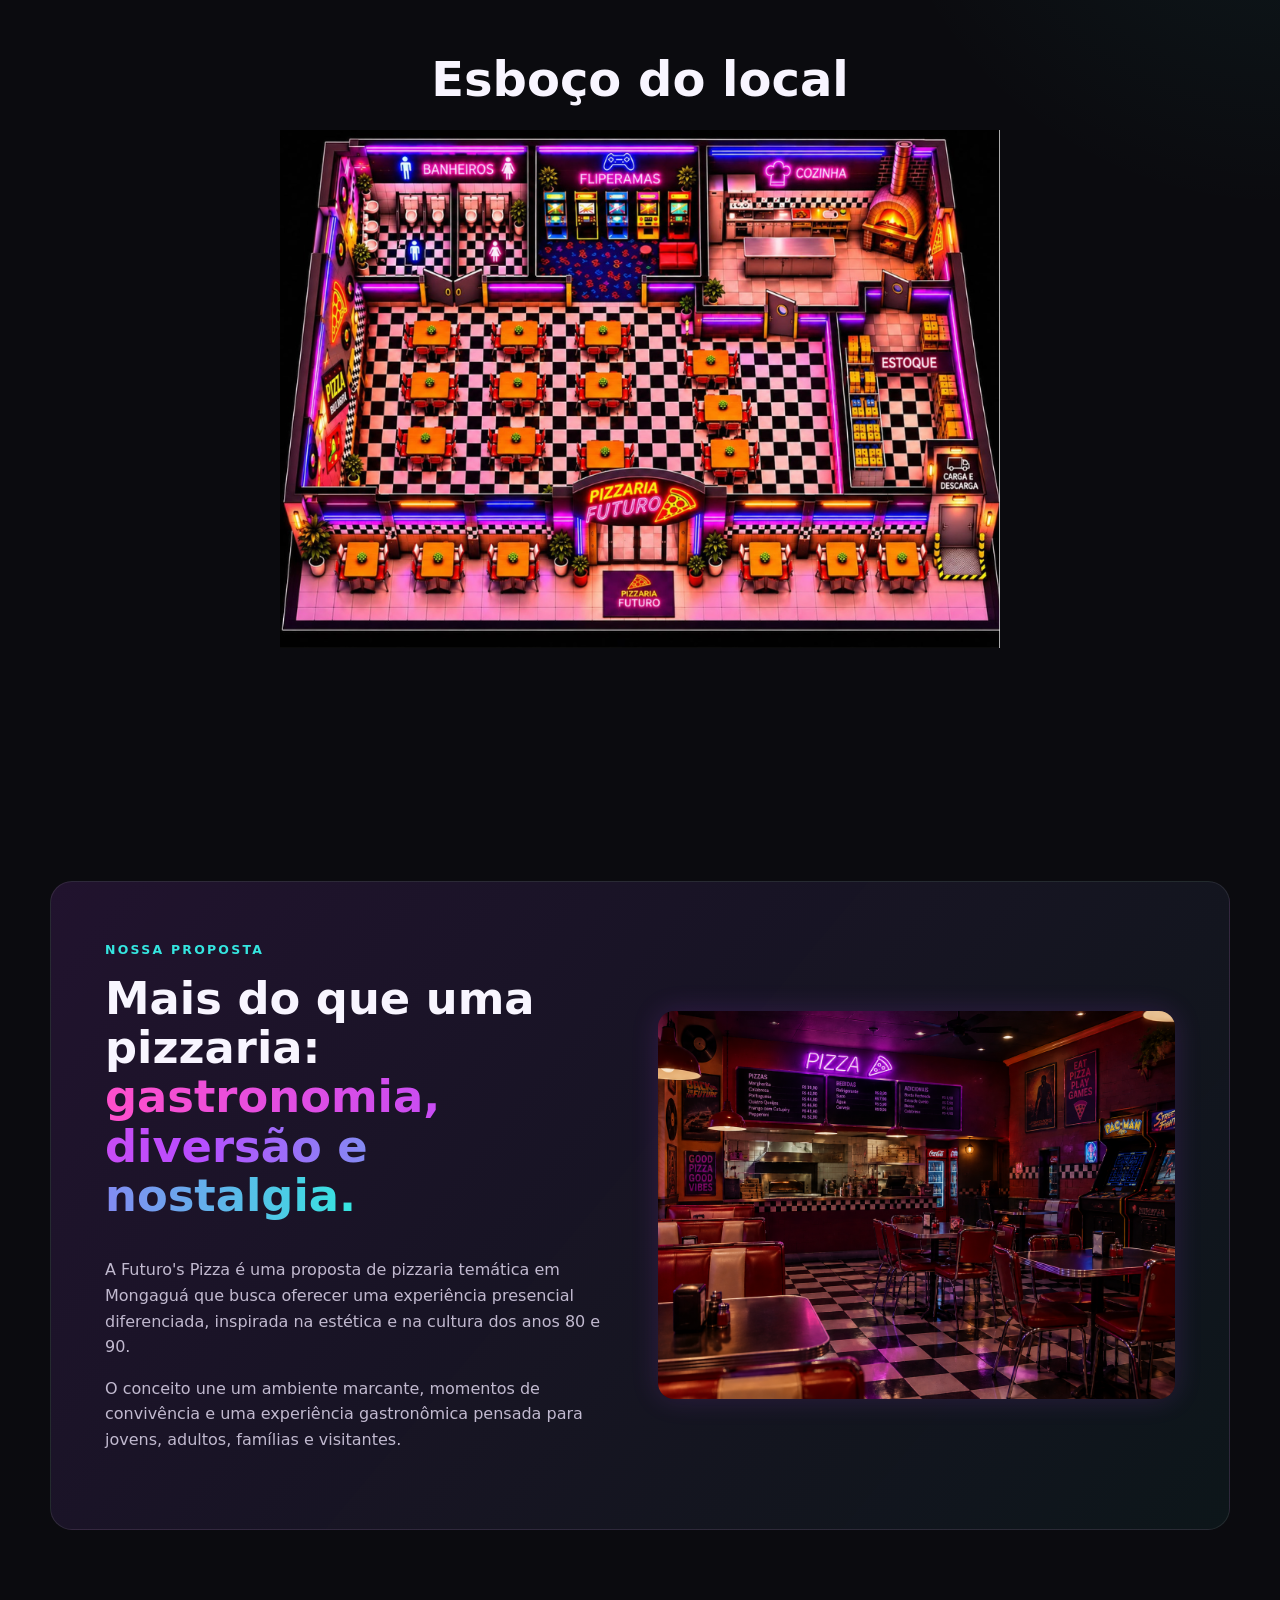
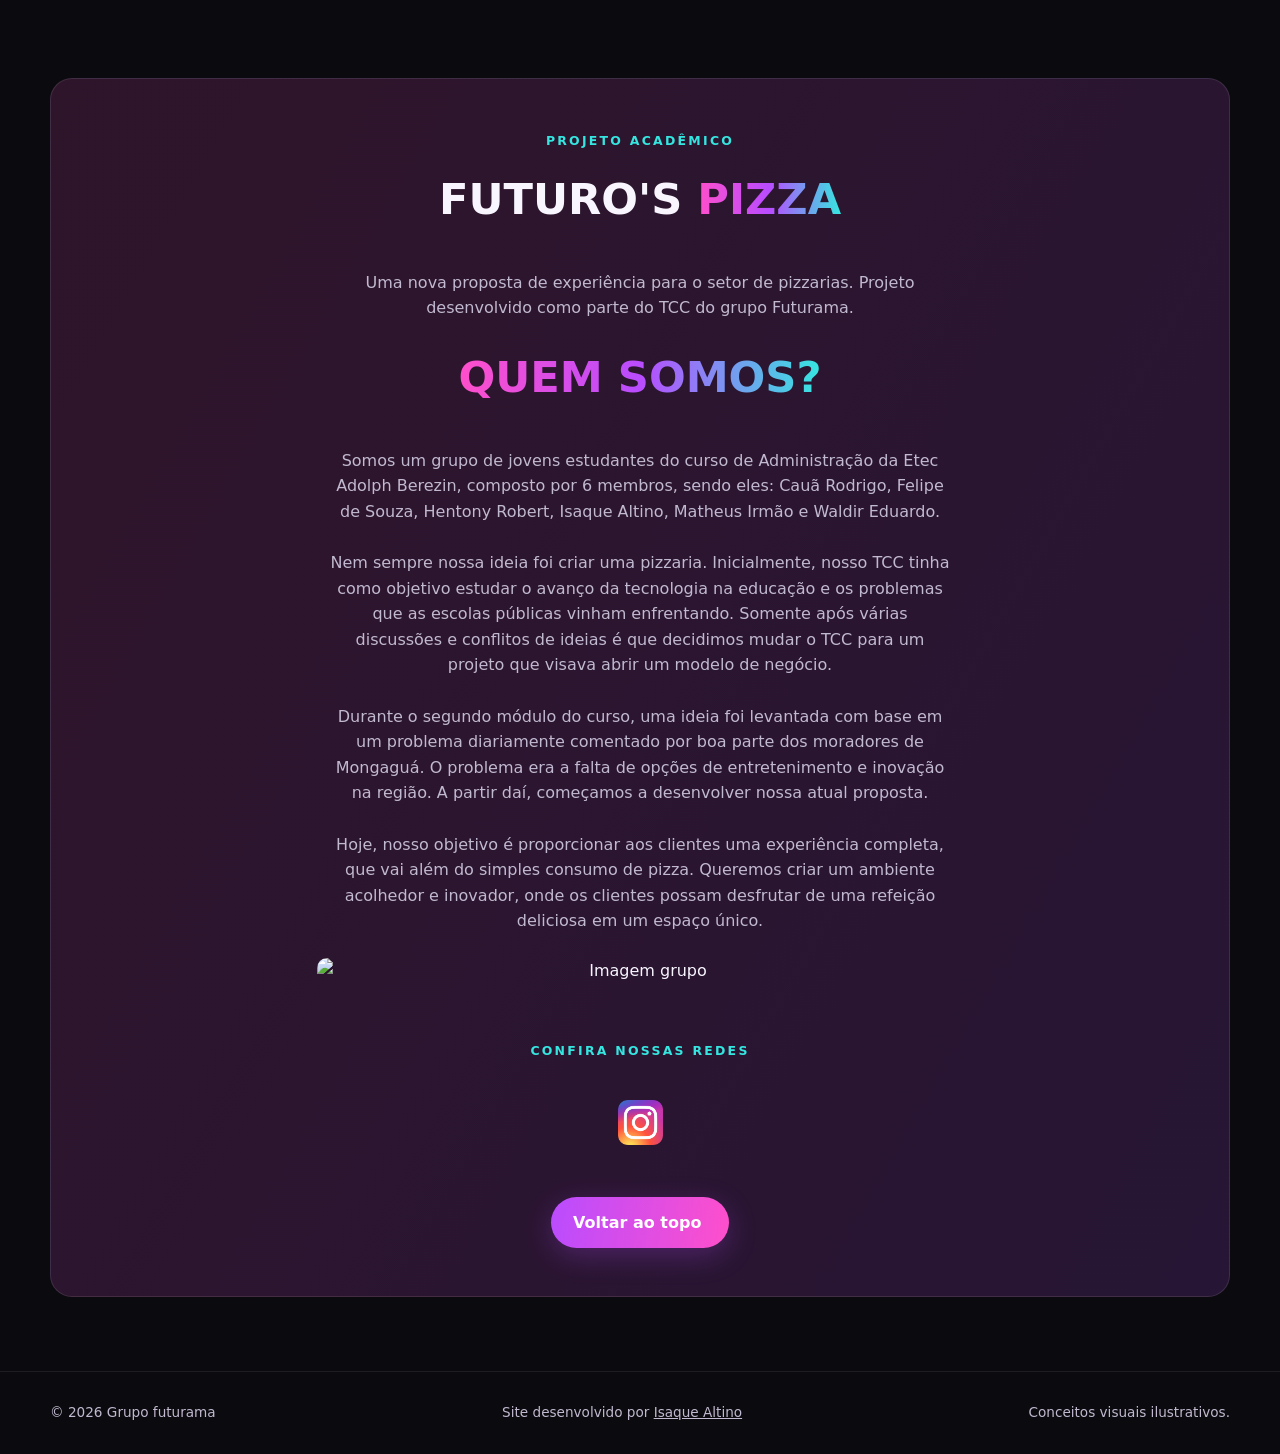
==== commit 50e9b6f0: "correção imagem do grupo" ====
--- a/index.html
+++ b/index.html
@@ -162,7 +162,7 @@
             Hoje, nosso objetivo é proporcionar aos clientes uma experiência completa, que vai além do simples consumo
             de pizza. Queremos criar um ambiente acolhedor e inovador, onde os clientes possam desfrutar de uma refeição
             deliciosa em um espaço único.</p>
-          <img src="./imgs/grupo.png" alt="Imagem grupo" loading="lazy"><br><br>
+          <img class="group-photo" src="./imgs/grupo.png" alt="Imagem grupo" loading="lazy"><br><br>
           <span class="eyebrow">Confira nossas redes</span><br><br>
           <div class="social-links">
             <a href="https://www.instagram.com/equipefuturama_etec?utm_source=ig_web_button_share_sheet&dmpr=ZDNlZDc0MzIxNw==" target="_blank" rel="noopener noreferrer"
--- a/style.css
+++ b/style.css
@@ -235,3 +235,14 @@
   border-color: 2px solid var(--pink);
 }
 
+
+.group-photo {
+  width: 100%;
+  max-width: 650px; /* Reduzido para acompanhar a proporção mais quadrada da foto */
+  margin: 0 auto;
+  box-sizing: border-box;
+  border: 2px solid transparent;
+  border-radius: 12px; /* Opcional: deixa as bordas arredondadas como o vídeo acima */
+  transition: border-color 0.2s ease;
+  overflow: hidden;
+}
